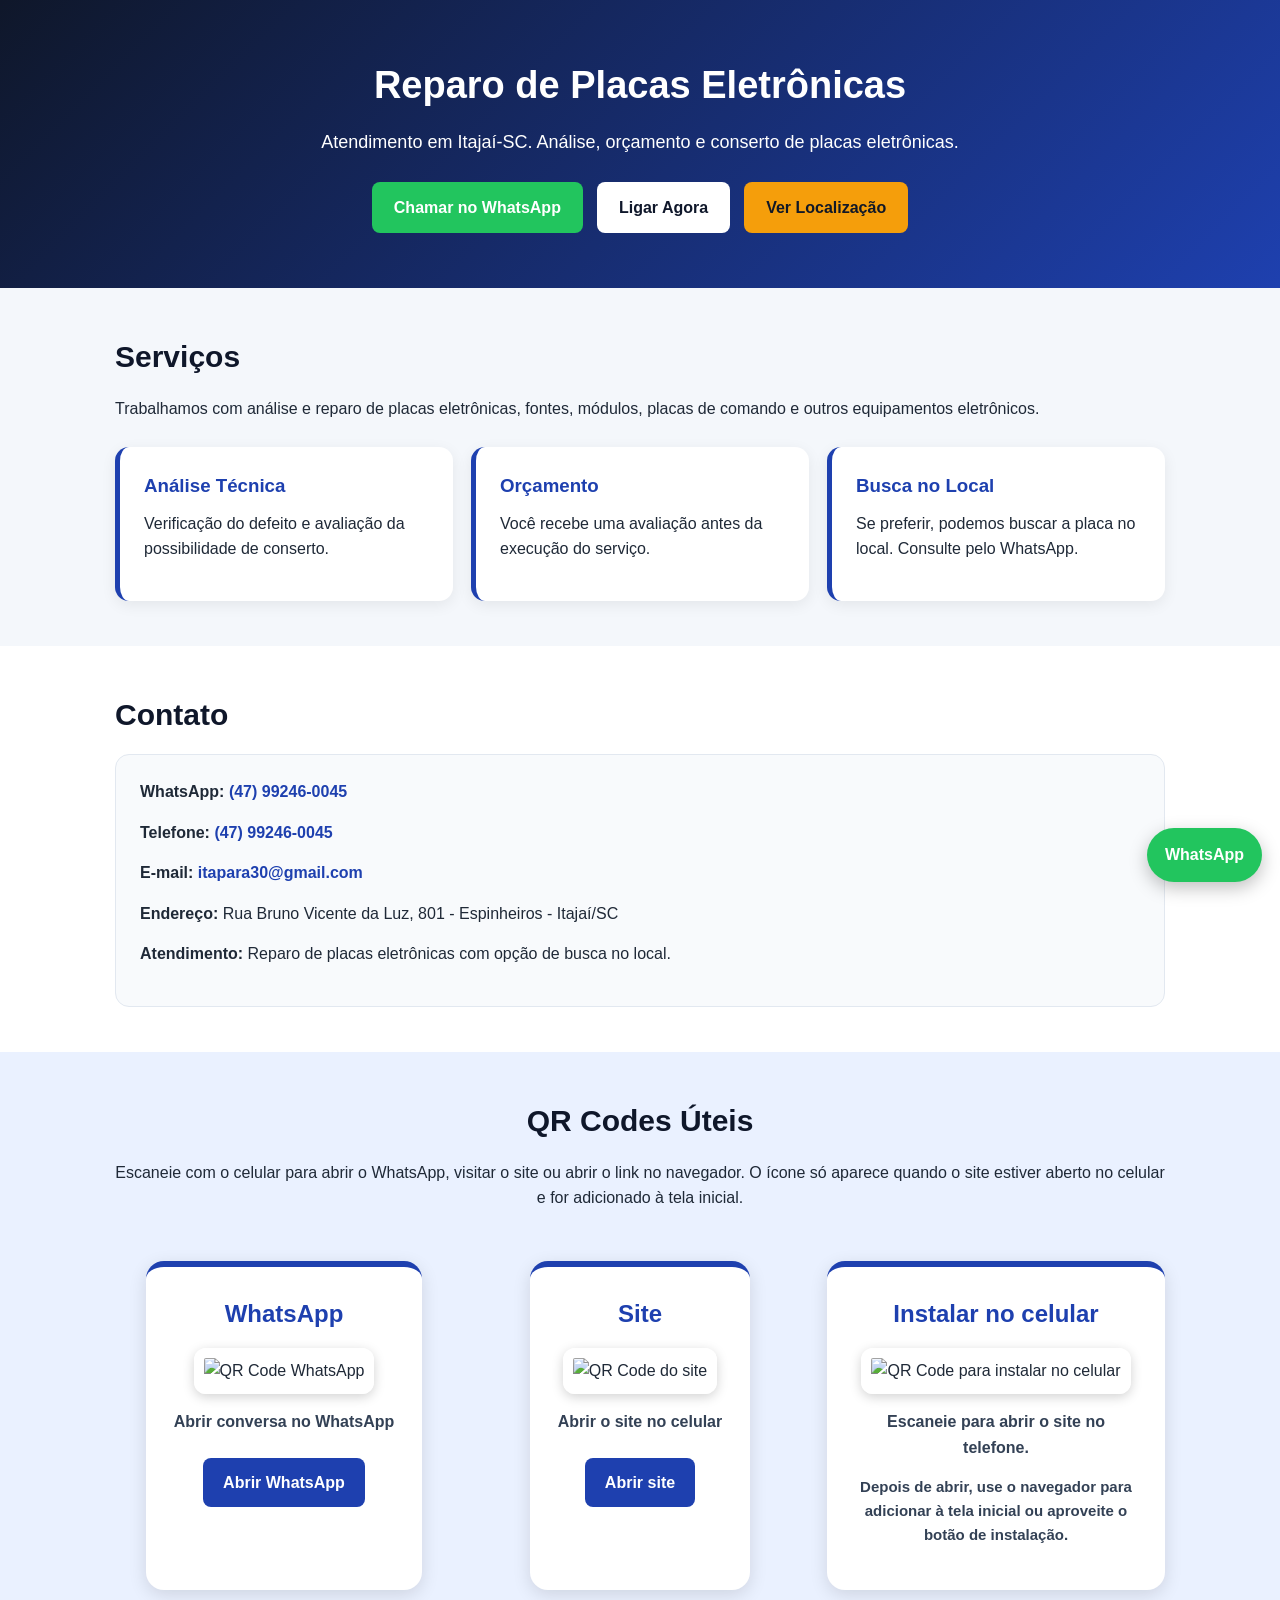
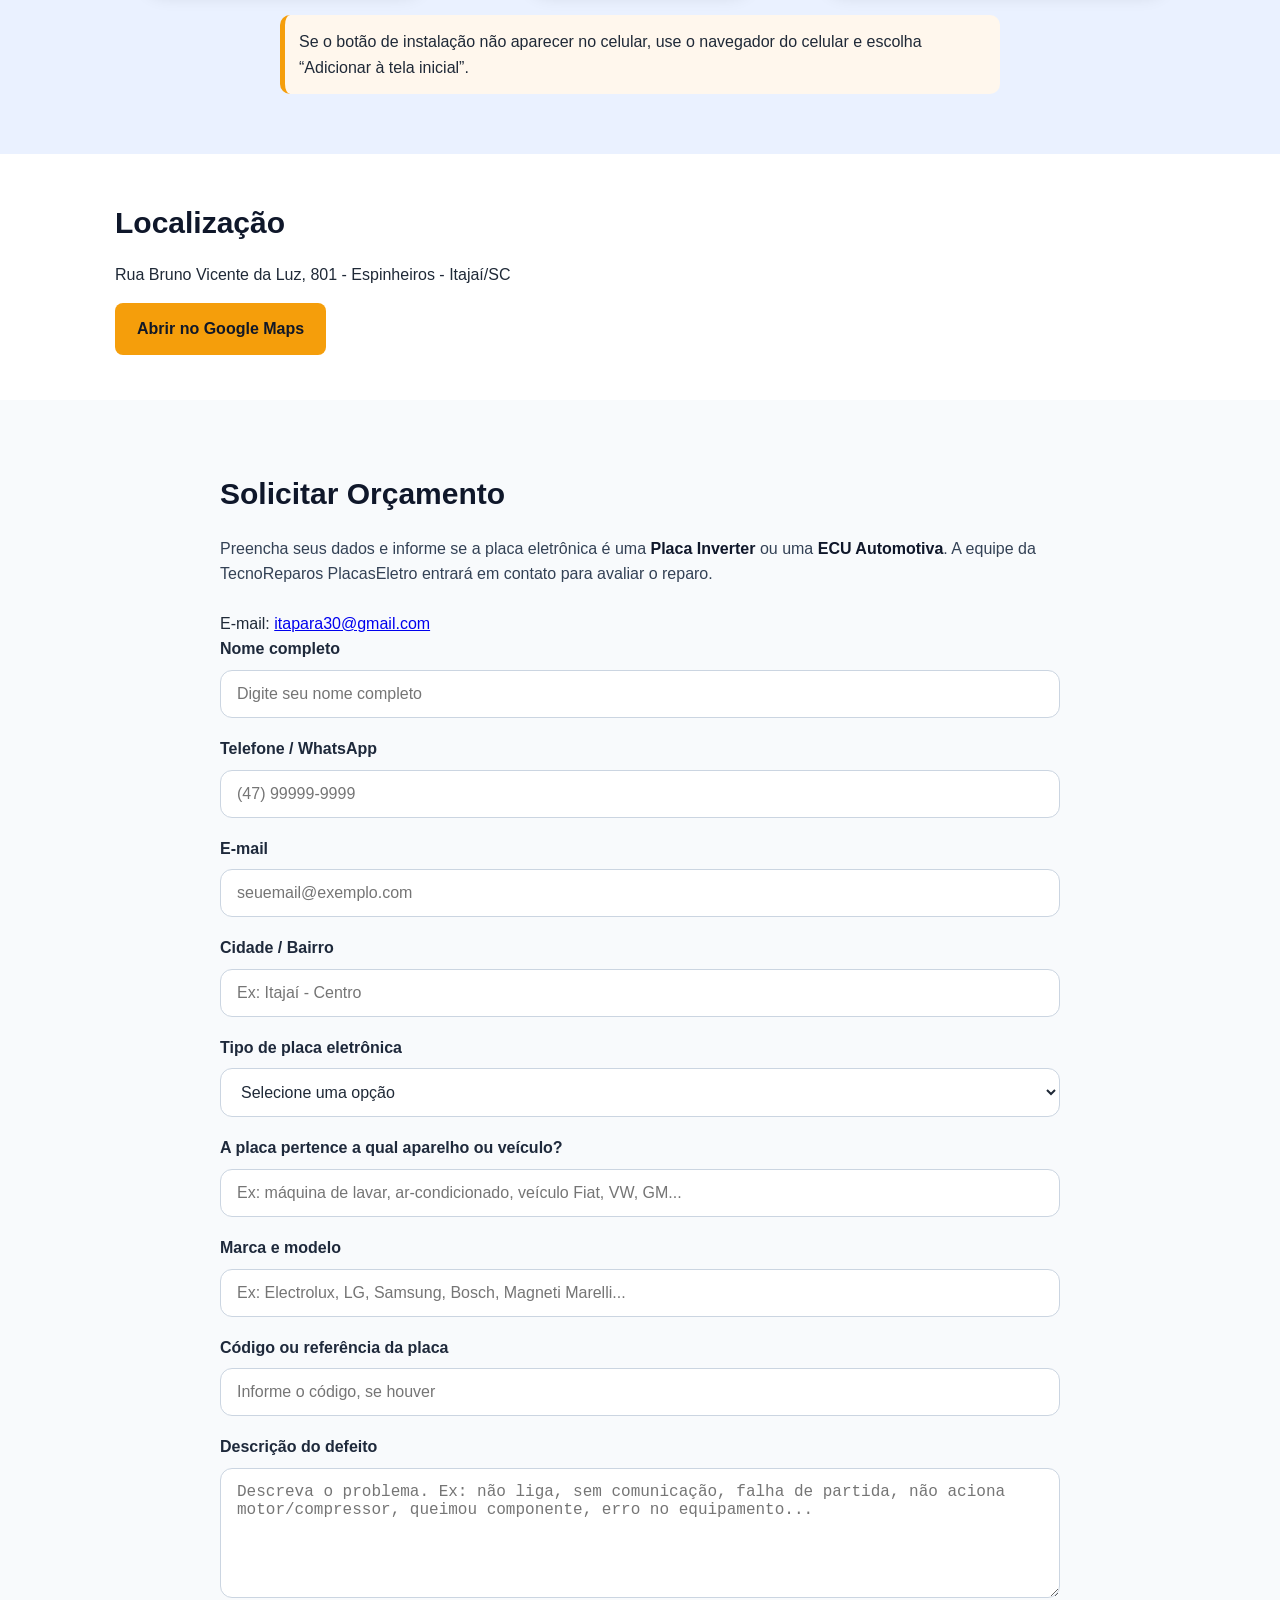
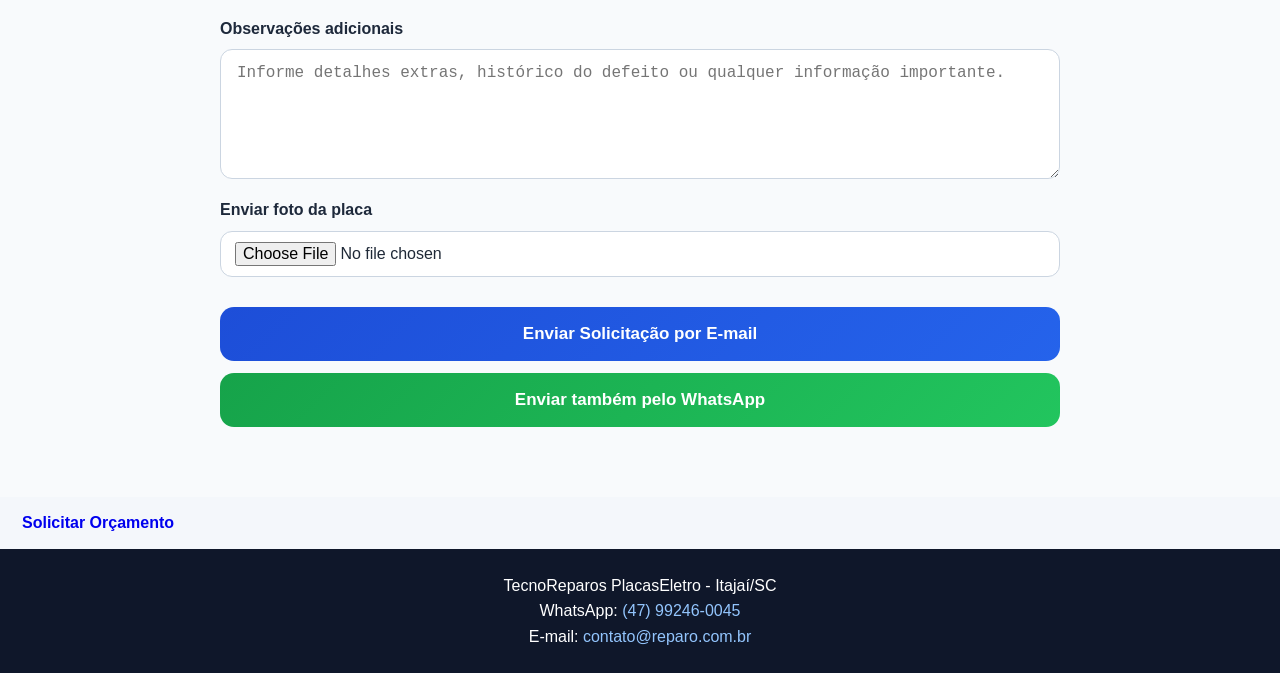
==== index.html @ 5439c56a "Include new site tag icon in HTML header and manifest" ====
<!DOCTYPE html>
<html lang="pt-BR">
<head>
  <meta charset="UTF-8" />
  <meta name="viewport" content="width=device-width, initial-scale=1.0" />
  <meta name="theme-color" content="#0f172a" />

  <title>Reparo de Placas Eletrônicas em Itajaí</title>

  <meta
    name="description"
    content="Reparo de placas eletrônicas em Itajaí-SC. Atendimento, orçamento e busca no local se o cliente preferir."
  />

  <link rel="stylesheet" href="css/styles.css" />
  <link rel="icon" href="favicon.png" />
  <link rel="icon" href="assets/icons/tag-icon.svg" type="image/svg+xml" />
  <link rel="apple-touch-icon" href="assets/icons/icon-192.png" />
  <link rel="manifest" href="manifest.webmanifest" />
</head>

<body>
  <header>
    <div class="container">
      <h1>Reparo de Placas Eletrônicas</h1>

      <p>
        Atendimento em Itajaí-SC. Análise, orçamento e conserto de placas eletrônicas.
      </p>

      <div class="botoes">
        <a class="botao botao-whats" href="https://wa.me/5547992460045" target="_blank" rel="noopener noreferrer">
          Chamar no WhatsApp
        </a>

        <a class="botao botao-ligar" href="tel:+5547992460045">
          Ligar Agora
        </a>

        <a
          class="botao botao-mapa"
          href="https://www.google.com/maps/search/?api=1&query=Rua%20Bruno%20Vicente%20da%20Luz%20801%20Espinheiros%20Itajai%20SC"
          target="_blank"
          rel="noopener noreferrer"
        >
          Ver Localização
        </a>
      </div>
    </div>
  </header>

  <main>
    <section class="sobre">
      <div class="container">
        <h2>Serviços</h2>

        <p>
          Trabalhamos com análise e reparo de placas eletrônicas, fontes,
          módulos, placas de comando e outros equipamentos eletrônicos.
        </p>

        <div class="cards">
          <div class="card">
            <h3>Análise Técnica</h3>
            <p>
              Verificação do defeito e avaliação da possibilidade de conserto.
            </p>
          </div>

          <div class="card">
            <h3>Orçamento</h3>
            <p>
              Você recebe uma avaliação antes da execução do serviço.
            </p>
          </div>

          <div class="card">
            <h3>Busca no Local</h3>
            <p>
              Se preferir, podemos buscar a placa no local. Consulte pelo WhatsApp.
            </p>
          </div>
        </div>
      </div>
    </section>

    <section class="contato">
      <div class="container">
        <h2>Contato</h2>

        <div class="info">
          <p>
            <strong>WhatsApp:</strong>
            <a href="https://wa.me/5547992460045" target="_blank" rel="noopener noreferrer">
              (47) 99246-0045
            </a>
          </p>

          <p>
            <strong>Telefone:</strong>
            <a href="tel:+5547992460045">
              (47) 99246-0045
            </a>
          </p>

          <p>
            <strong>E-mail:</strong>
            <a href="mailto:itapara30@gmail.com">itapara30@gmail.com</a>
          </p>

          <p>
            <strong>Endereço:</strong>
            Rua Bruno Vicente da Luz, 801 - Espinheiros - Itajaí/SC
          </p>

          <p>
            <strong>Atendimento:</strong>
            Reparo de placas eletrônicas com opção de busca no local.
          </p>
        </div>
      </div>
    </section>

    <section class="qrcode">
      <div class="container">
        <h2>QR Codes Úteis</h2>

        <p>
          Escaneie com o celular para abrir o WhatsApp, visitar o site ou abrir o link no navegador. O ícone só aparece quando o site estiver aberto no celular e for adicionado à tela inicial.
        </p>

        <div class="qrcodes-grid">
          <div class="qrcode-card">
            <h3>WhatsApp</h3>
            <img
              id="whatsapp-qr"
              src="https://api.qrserver.com/v1/create-qr-code/?size=260x260&data=https://wa.me/5547992460045"
              alt="QR Code WhatsApp"
            />
            <p>Abrir conversa no WhatsApp</p>
            <a class="botao-site" id="whatsapp-link" href="https://wa.me/5547992460045" target="_blank" rel="noopener noreferrer">
              Abrir WhatsApp
            </a>
          </div>

          <div class="qrcode-card">
            <h3>Site</h3>
            <img
              id="site-qr"
              src=""
              alt="QR Code do site"
            />
            <p>Abrir o site no celular</p>
            <a class="botao-site" id="site-link" href="#" target="_blank" rel="noopener noreferrer">
              Abrir site
            </a>
          </div>

          <div class="qrcode-card">
            <h3>Instalar no celular</h3>
            <img
              id="install-qr"
              src=""
              alt="QR Code para instalar no celular"
            />
            <p>Escaneie para abrir o site no telefone.</p>
            <p class="install-note">
              Depois de abrir, use o navegador para adicionar à tela inicial ou aproveite o botão de instalação.
            </p>
            <button id="btnInstalar" class="botao-instalar" type="button">
              Abrir e instalar
            </button>
          </div>
        </div>

        <p class="aviso">
          Se o botão de instalação não aparecer no celular, use o navegador do celular e escolha “Adicionar à tela inicial”.
        </p>
      </div>
    </section>

    <section class="mapa">
      <div class="container">
        <h2>Localização</h2>

        <p>
          Rua Bruno Vicente da Luz, 801 - Espinheiros - Itajaí/SC
        </p>

        <a
          class="botao botao-mapa"
          href="https://www.google.com/maps/search/?api=1&query=Rua%20Bruno%20Vicente%20da%20Luz%20801%20Espinheiros%20Itajai%20SC"
          target="_blank"
        >
          Abrir no Google Maps
        </a>
      </div>
    </section>
  </main>
  <section class="formulario" id="orcamento">
  <div class="container-formulario">
    <h2>Solicitar Orçamento</h2>

    <p class="descricao-formulario">
      Preencha seus dados e informe se a placa eletrônica é uma 
      <strong>Placa Inverter</strong> ou uma <strong>ECU Automotiva</strong>.
      A equipe da TecnoReparos PlacasEletro entrará em contato para avaliar o reparo.
    </p>

    <form action="https://formsubmit.co/itapara30@gmail.com" method="POST" enctype="multipart/form-data">
      <p>
        E-mail:
        <a href="mailto:itapara30@gmail.com">itapara30@gmail.com</a>
      </p>
      <input type="hidden" name="_subject" value="Nova solicitação - TecnoReparos PlacasEletro">
      <input type="hidden" name="_captcha" value="false">

      <div class="grupo-campo">
        <label for="nome">Nome completo</label>
        <input 
          type="text" 
          id="nome" 
          name="Nome completo" 
          placeholder="Digite seu nome completo" 
          required>
      </div>

      <div class="grupo-campo">
        <label for="telefone">Telefone / WhatsApp</label>
        <input 
          type="tel" 
          id="telefone" 
          name="Telefone ou WhatsApp" 
          placeholder="(47) 99999-9999" 
          required>
      </div>

      <div class="grupo-campo">
        <label for="email">E-mail</label>
        <input 
          type="email" 
          id="email" 
          name="E-mail" 
          placeholder="seuemail@exemplo.com">
      </div>

      <div class="grupo-campo">
        <label for="cidade">Cidade / Bairro</label>
        <input 
          type="text" 
          id="cidade" 
          name="Cidade e Bairro" 
          placeholder="Ex: Itajaí - Centro">
      </div>

      <div class="grupo-campo">
        <label for="tipo-placa">Tipo de placa eletrônica</label>
        <select id="tipo-placa" name="Tipo de placa eletrônica" required>
          <option value="">Selecione uma opção</option>
          <option value="Placa Inverter">Placa Inverter</option>
          <option value="ECU Automotiva">ECU Automotiva</option>
        </select>
      </div>

      <div class="grupo-campo">
        <label for="aparelho">A placa pertence a qual aparelho ou veículo?</label>
        <input 
          type="text" 
          id="aparelho" 
          name="Aparelho ou veículo de origem" 
          placeholder="Ex: máquina de lavar, ar-condicionado, veículo Fiat, VW, GM..."
          required>
      </div>

      <div class="grupo-campo">
        <label for="marca-modelo">Marca e modelo</label>
        <input 
          type="text" 
          id="marca-modelo" 
          name="Marca e modelo" 
          placeholder="Ex: Electrolux, LG, Samsung, Bosch, Magneti Marelli...">
      </div>

      <div class="grupo-campo">
        <label for="codigo-placa">Código ou referência da placa</label>
        <input 
          type="text" 
          id="codigo-placa" 
          name="Código da placa" 
          placeholder="Informe o código, se houver">
      </div>

      <div class="grupo-campo">
        <label for="defeito">Descrição do defeito</label>
        <textarea 
          id="defeito" 
          name="Descrição do defeito" 
          rows="5" 
          placeholder="Descreva o problema. Ex: não liga, sem comunicação, falha de partida, não aciona motor/compressor, queimou componente, erro no equipamento..."
          required></textarea>
      </div>

      <div class="grupo-campo">
        <label for="observacoes">Observações adicionais</label>
        <textarea 
          id="observacoes" 
          name="Observações adicionais" 
          rows="4" 
          placeholder="Informe detalhes extras, histórico do defeito ou qualquer informação importante."></textarea>
      </div>

      <div class="grupo-campo">
        <label for="foto">Enviar foto da placa</label>
        <input 
          type="file" 
          id="foto" 
          name="Foto da placa" 
          accept="image/*">
      </div>

      <button type="submit" class="botao-enviar">
  Enviar Solicitação por E-mail
</button>

<button type="button" class="botao-whatsapp" id="btnEnviarWhatsApp">
  Enviar também pelo WhatsApp
</button>
    </form>
  </div>
</section>
<a href="#orcamento" class="botao">
  Solicitar Orçamento
</a>

  <footer>
    <div class="container">
      <p>
       TecnoReparos PlacasEletro - Itajaí/SC
      </p>

      <p>
        WhatsApp:
        <a href="https://wa.me/5547992460045" target="_blank" rel="noopener noreferrer">
          (47) 99246-0045
        </a>
      </p>

      <p>
        E-mail:
        <a href="mailto:contato@reparo.com.br">contato@reparo.com.br</a>
      </p>
    </div>
  </footer>

  <a
    class="whatsapp-flutuante"
    href="https://wa.me/5547992460045"
    target="_blank"
    rel="noopener noreferrer"
  >
    WhatsApp
  </a>
  <script src="js/app.js"></script>
</body>
</html>
---- css/styles.css ----
* {
  margin: 0;
  padding: 0;
  box-sizing: border-box;
}

html {
  scroll-behavior: smooth;
}

body {
  font-family: Arial, Helvetica, sans-serif;
  background: #f4f7fb;
  color: #1f2937;
  line-height: 1.6;
}

.container {
  width: 90%;
  max-width: 1050px;
  margin: 0 auto;
}

header {
  background: linear-gradient(135deg, #0f172a, #1e40af);
  color: #ffffff;
  padding: 55px 0;
  text-align: center;
}

header h1 {
  font-size: 38px;
  margin-bottom: 12px;
}

header p {
  font-size: 18px;
  margin-bottom: 25px;
}

.botoes {
  display: flex;
  justify-content: center;
  gap: 14px;
  flex-wrap: wrap;
}

.botao {
  display: inline-block;
  padding: 13px 22px;
  border-radius: 8px;
  text-decoration: none;
  font-weight: bold;
  transition: 0.2s;
}

.botao:hover {
  transform: translateY(-2px);
}

.botao-whats {
  background: #22c55e;
  color: #ffffff;
}

.botao-ligar {
  background: #ffffff;
  color: #0f172a;
}

.botao-mapa {
  background: #f59e0b;
  color: #111827;
}

section {
  padding: 45px 0;
}

h2 {
  color: #0f172a;
  font-size: 30px;
  margin-bottom: 15px;
}

.sobre p,
.contato p,
.qrcode p,
.mapa p {
  margin-bottom: 15px;
}

.cards {
  display: grid;
  grid-template-columns: repeat(3, 1fr);
  gap: 18px;
  margin-top: 25px;
}

.card {
  background: #ffffff;
  padding: 24px;
  border-radius: 14px;
  box-shadow: 0 4px 15px rgba(0, 0, 0, 0.07);
  border-left: 5px solid #1e40af;
}

.card h3 {
  color: #1e40af;
  margin-bottom: 10px;
}

.contato {
  background: #ffffff;
}

.info {
  background: #f8fafc;
  padding: 24px;
  border-radius: 14px;
  border: 1px solid #e2e8f0;
}

.info a {
  color: #1e40af;
  font-weight: bold;
  text-decoration: none;
}

.qrcode {
  background: #eaf1ff;
  text-align: center;
}

.qrcode-card {
  background: #ffffff;
  max-width: 430px;
  margin: 25px auto 0;
  padding: 28px;
  border-radius: 18px;
  box-shadow: 0 5px 18px rgba(0, 0, 0, 0.12);
  border-top: 6px solid #1e40af;
}

.qrcode-card h3 {
  font-size: 24px;
  color: #1e40af;
  margin-bottom: 15px;
}

.qrcode-card img {
  width: 260px;
  height: 260px;
  max-width: 100%;
  border-radius: 12px;
  border: 10px solid #ffffff;
  box-shadow: 0 3px 12px rgba(0, 0, 0, 0.18);
  margin-bottom: 15px;
}

.qrcode-card p {
  font-weight: bold;
  color: #334155;
}

.install-note {
  font-weight: normal;
  color: #475569;
  font-size: 15px;
  margin-top: 10px;
}

.botao-site,
.botao-qrcode {
  display: inline-block;
  background: #1e40af;
  color: #ffffff;
  padding: 12px 20px;
  border-radius: 8px;
  text-decoration: none;
  font-weight: bold;
  margin-top: 8px;
}

.botao-site:hover,
.botao-qrcode:hover {
  background: #0f172a;
}

.aviso {
  max-width: 720px;
  margin: 25px auto 0;
  background: #fff7ed;
  border-left: 5px solid #f59e0b;
  padding: 14px;
  border-radius: 10px;
  text-align: left;
}

.aviso code {
  background: #ffedd5;
  padding: 3px 6px;
  border-radius: 5px;
}

.mapa {
  background: #ffffff;
}

footer {
  background: #0f172a;
  color: #ffffff;
  text-align: center;
  padding: 24px 0;
}

footer a {
  color: #93c5fd;
  text-decoration: none;
}

.whatsapp-flutuante {
  position: fixed;
  right: 18px;
  bottom: 18px;
  background: #22c55e;
  color: #ffffff;
  text-decoration: none;
  font-weight: bold;
  padding: 14px 18px;
  border-radius: 999px;
  box-shadow: 0 6px 18px rgba(0, 0, 0, 0.25);
  z-index: 999;
}

.formulario {
  background: #f8fafc;
}

.container-formulario {
  width: 90%;
  max-width: 840px;
  margin: 0 auto;
  padding: 25px 0;
}

.descricao-formulario {
  margin: 18px 0 24px;
  font-size: 16px;
  color: #334155;
}

.descricao-formulario strong {
  color: #0f172a;
}

.grupo-campo {
  margin-bottom: 18px;
  display: flex;
  flex-direction: column;
  gap: 8px;
}

.grupo-campo label {
  color: #1e293b;
  font-weight: bold;
}

.grupo-campo input,
.grupo-campo select,
.grupo-campo textarea {
  width: 100%;
  border: 1px solid #cbd5e1;
  border-radius: 12px;
  padding: 14px 16px;
  font-size: 16px;
  color: #1f2937;
  background: #ffffff;
}

.grupo-campo input:focus,
.grupo-campo select:focus,
.grupo-campo textarea:focus {
  border-color: #1e40af;
  outline: none;
  box-shadow: 0 0 0 4px rgba(59, 130, 246, 0.12);
}

.grupo-campo textarea {
  min-height: 130px;
  resize: vertical;
}

.grupo-campo input[type="file"] {
  padding: 10px 14px;
}

.botao-enviar,
.botao-whatsapp {
  width: 100%;
  color: #ffffff;
  padding: 17px 24px;
  border: none;
  border-radius: 14px;
  font-size: 17px;
  font-weight: 800;
  cursor: pointer;
  transition: all 0.3s ease;
  margin-top: 12px;
}

.botao-enviar {
  background: linear-gradient(135deg, #1d4ed8, #2563eb);
}

.botao-enviar:hover {
  background: linear-gradient(135deg, #1e40af, #1d4ed8);
  transform: translateY(-2px);
  box-shadow: 0 12px 25px rgba(37, 99, 235, 0.35);
}

.botao-whatsapp {
  background: linear-gradient(135deg, #16a34a, #22c55e);
}

.botao-whatsapp:hover {
  background: linear-gradient(135deg, #15803d, #16a34a);
  transform: translateY(-2px);
  box-shadow: 0 12px 25px rgba(34, 197, 94, 0.35);
}

.botao-enviar:active,
.botao-whatsapp:active {
  transform: translateY(0);
}

#btnInstalar {
  display: none;
  background: #1e40af;
  color: #ffffff;
  padding: 12px 18px;
  border: none;
  border-radius: 10px;
  font-weight: bold;
  cursor: pointer;
  margin-top: 15px;
}

.botao-instalar:hover {
  background: #0f172a;
}

.qrcodes-grid {
  display: grid;
  grid-template-columns: repeat(3, minmax(220px, 1fr));
  gap: 18px;
  margin-top: 25px;
}

.install-text {
  margin-top: 20px;
  max-width: 760px;
  background: #eff6ff;
  padding: 18px 20px;
  border-radius: 14px;
  border-left: 5px solid #1e40af;
  color: #1e3a8a;
}

@media (max-width: 850px) {
  header h1 {
    font-size: 31px;
  }

  header p {
    font-size: 16px;
  }

  .cards {
    grid-template-columns: 1fr;
  }
}

@media (max-width: 768px) {
  .qrcodes-grid {
    grid-template-columns: 1fr;
  }
}

@media (max-width: 480px) {
  .qrcode-card img {
    width: 220px;
    height: 220px;
  }

  .whatsapp-flutuante {
    right: 12px;
    bottom: 12px;
    padding: 12px 15px;
    font-size: 14px;
  }
}
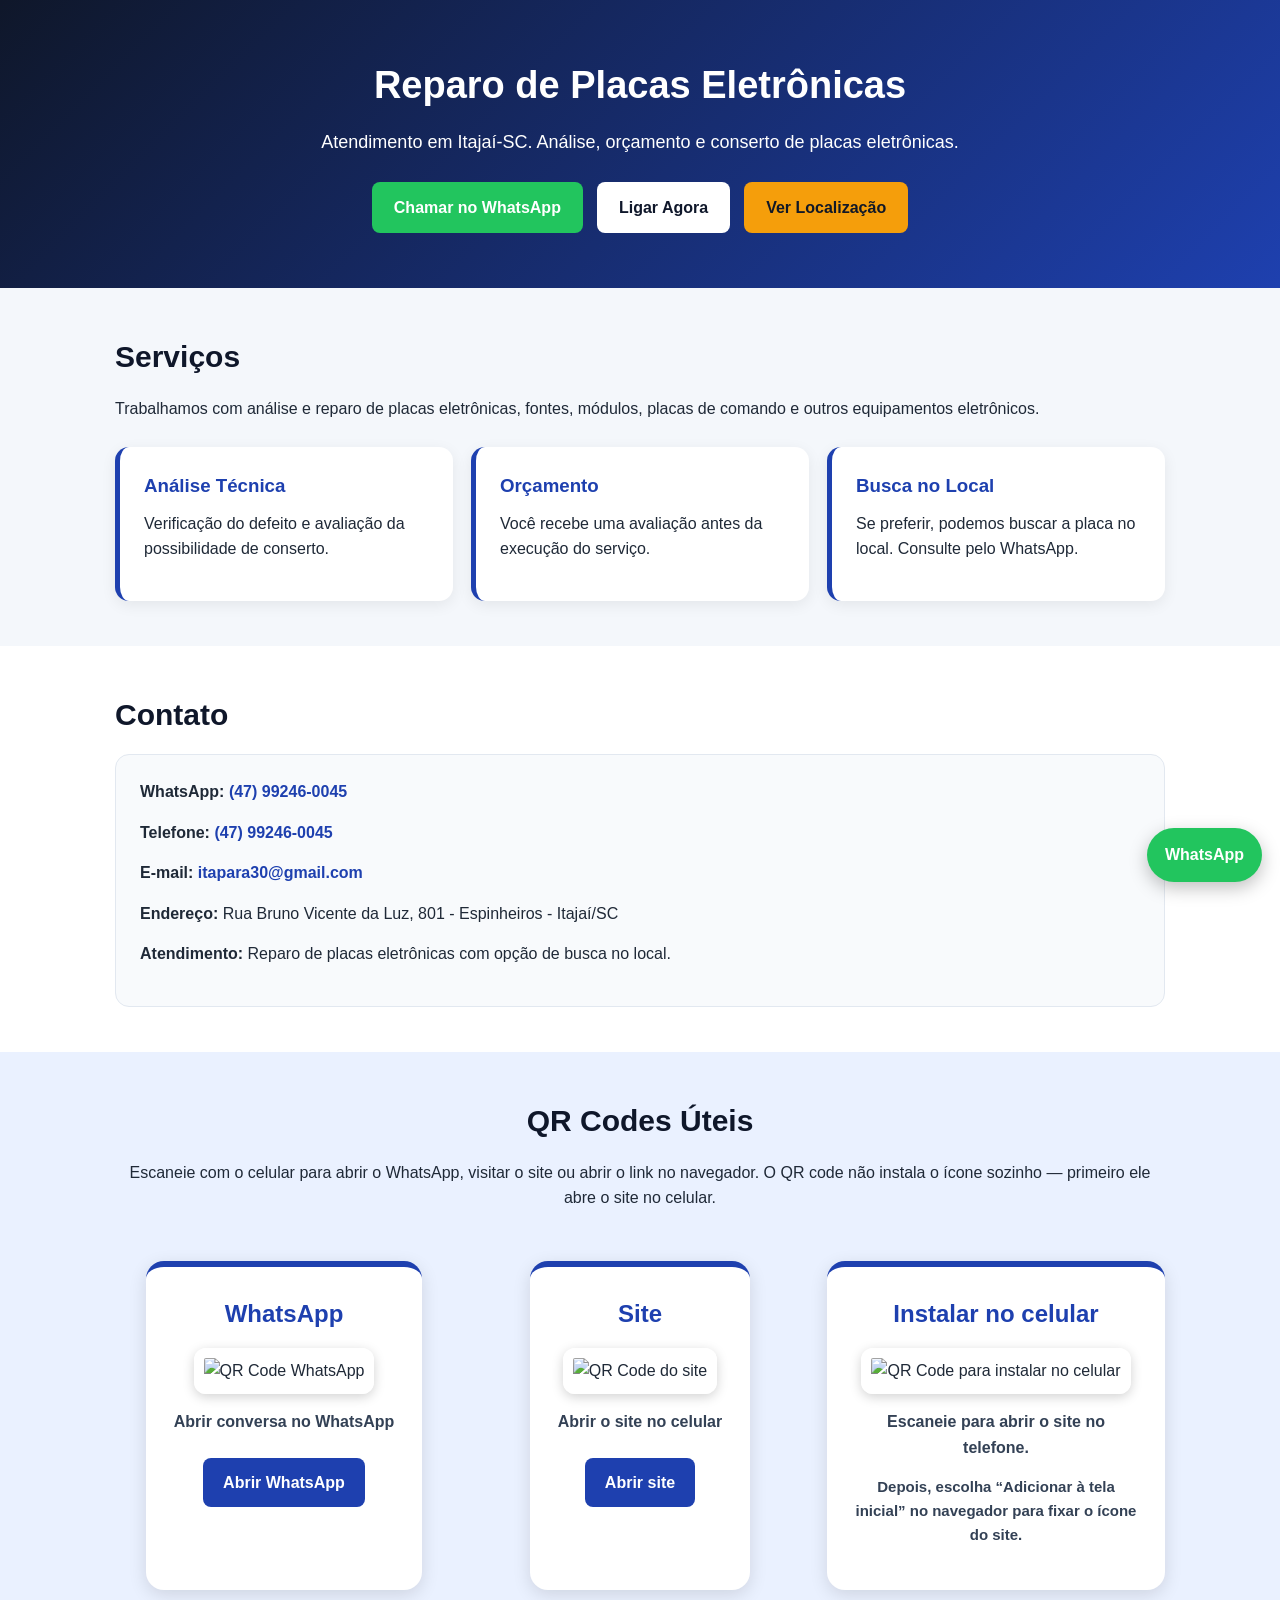
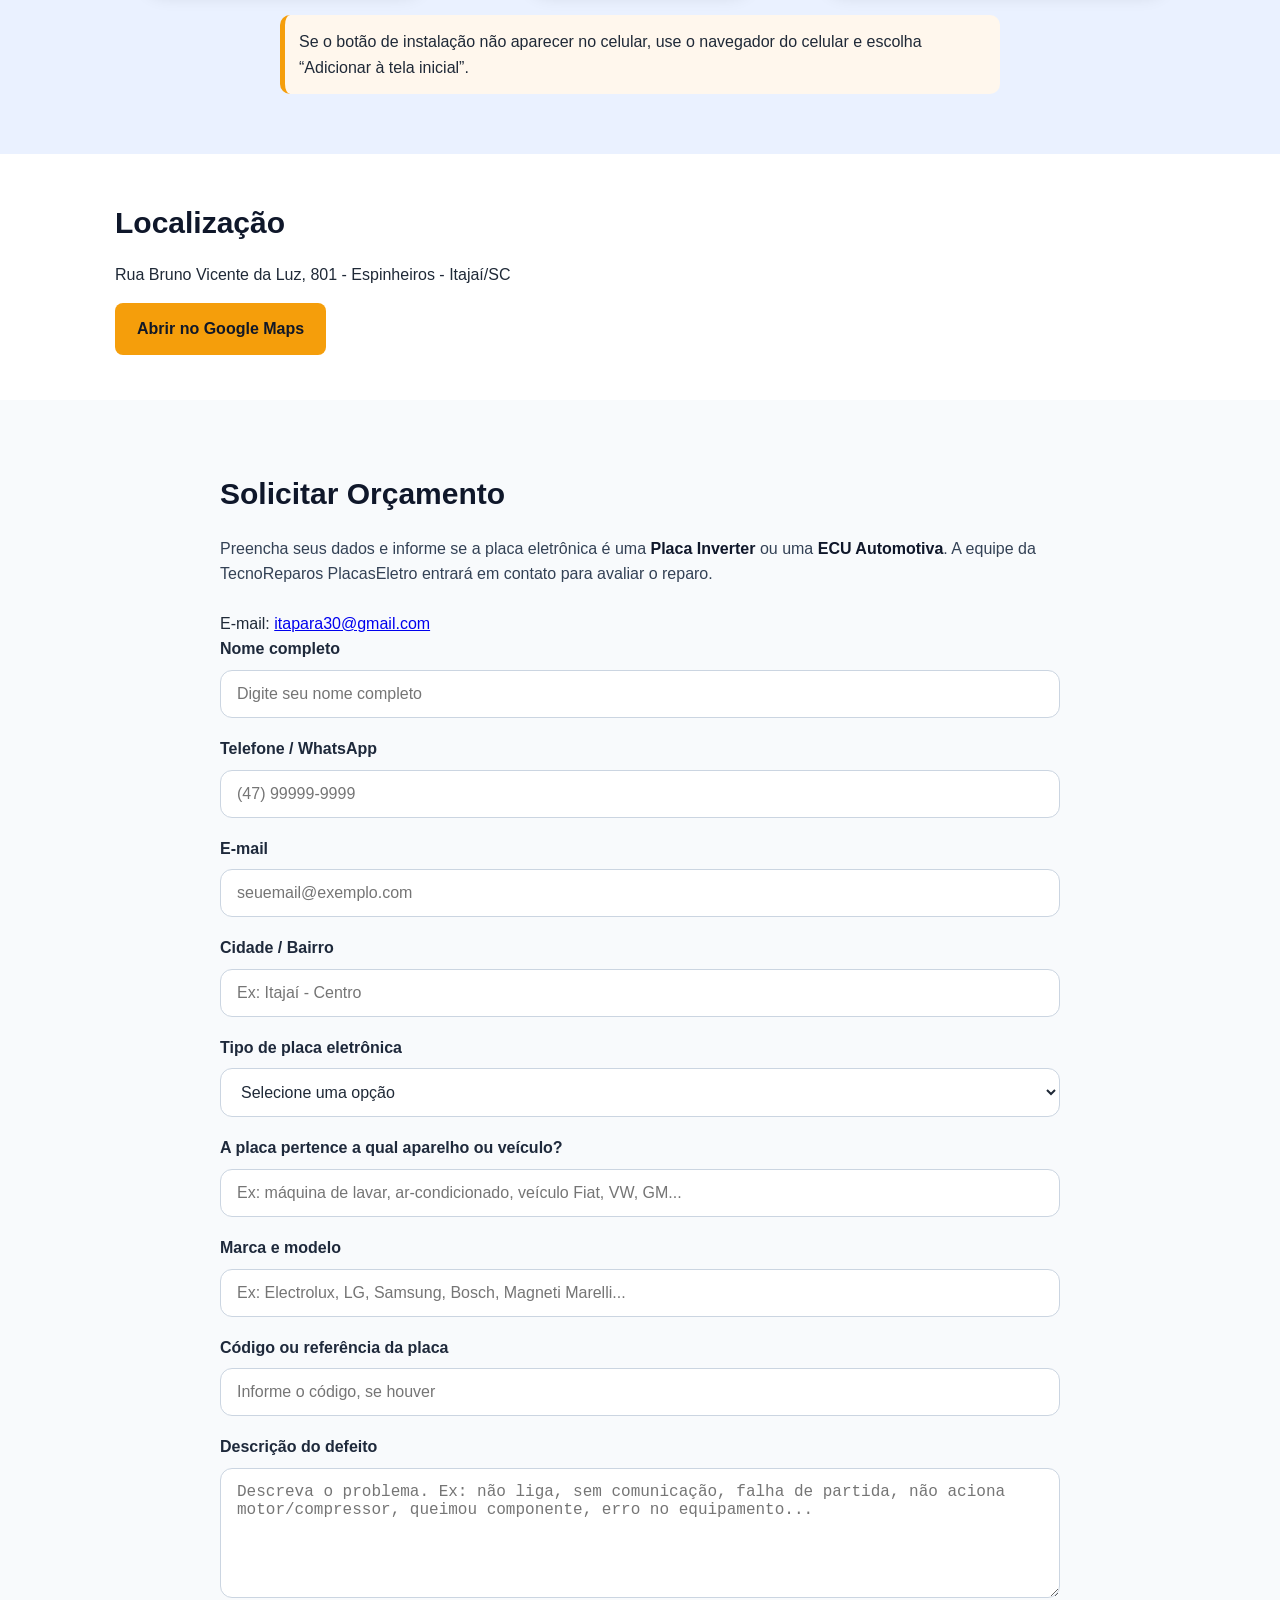
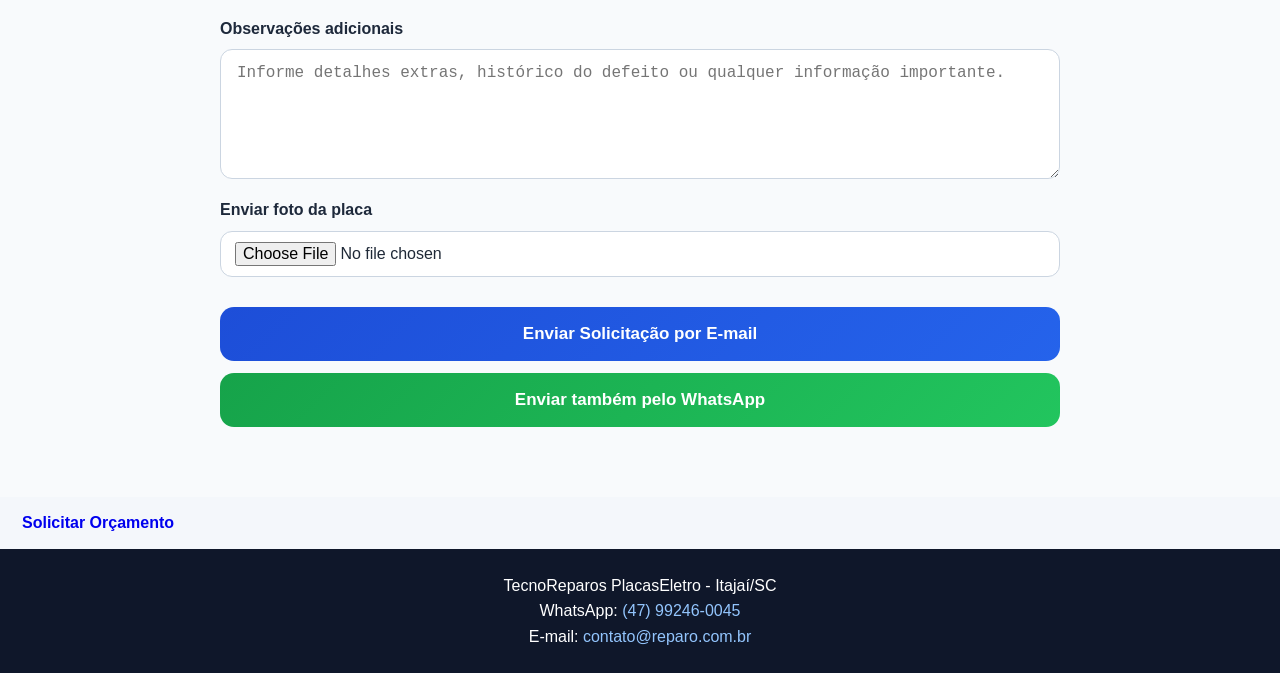
==== commit a1049a35: "Clarify QR code install instructions and home screen add flow" ====
--- a/index.html
+++ b/index.html
@@ -126,7 +126,8 @@
         <h2>QR Codes Úteis</h2>
 
         <p>
-          Escaneie com o celular para abrir o WhatsApp, visitar o site ou abrir o link no navegador. O ícone só aparece quando o site estiver aberto no celular e for adicionado à tela inicial.
+          Escaneie com o celular para abrir o WhatsApp, visitar o site ou abrir o link no navegador.
+          O QR code não instala o ícone sozinho — primeiro ele abre o site no celular.
         </p>
 
         <div class="qrcodes-grid">
@@ -165,7 +166,7 @@
             />
             <p>Escaneie para abrir o site no telefone.</p>
             <p class="install-note">
-              Depois de abrir, use o navegador para adicionar à tela inicial ou aproveite o botão de instalação.
+              Depois, escolha “Adicionar à tela inicial” no navegador para fixar o ícone do site.
             </p>
             <button id="btnInstalar" class="botao-instalar" type="button">
               Abrir e instalar
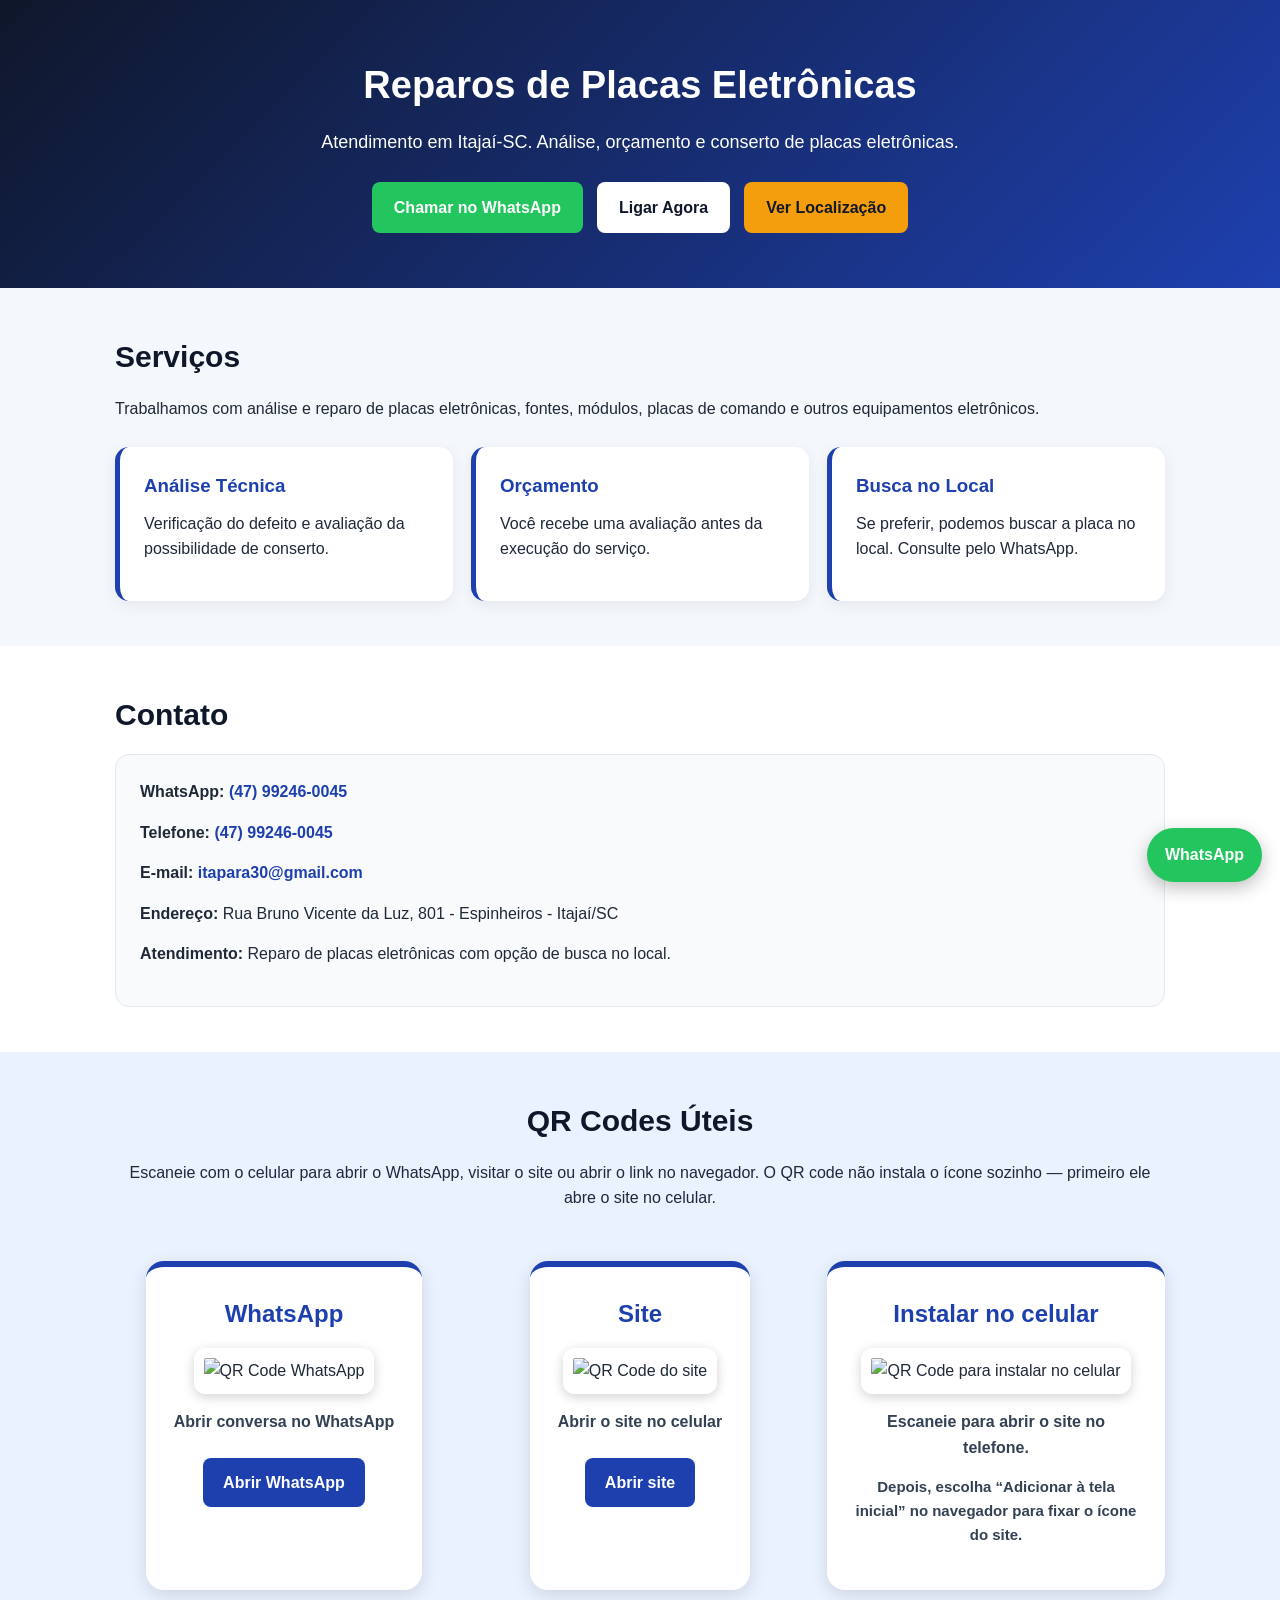
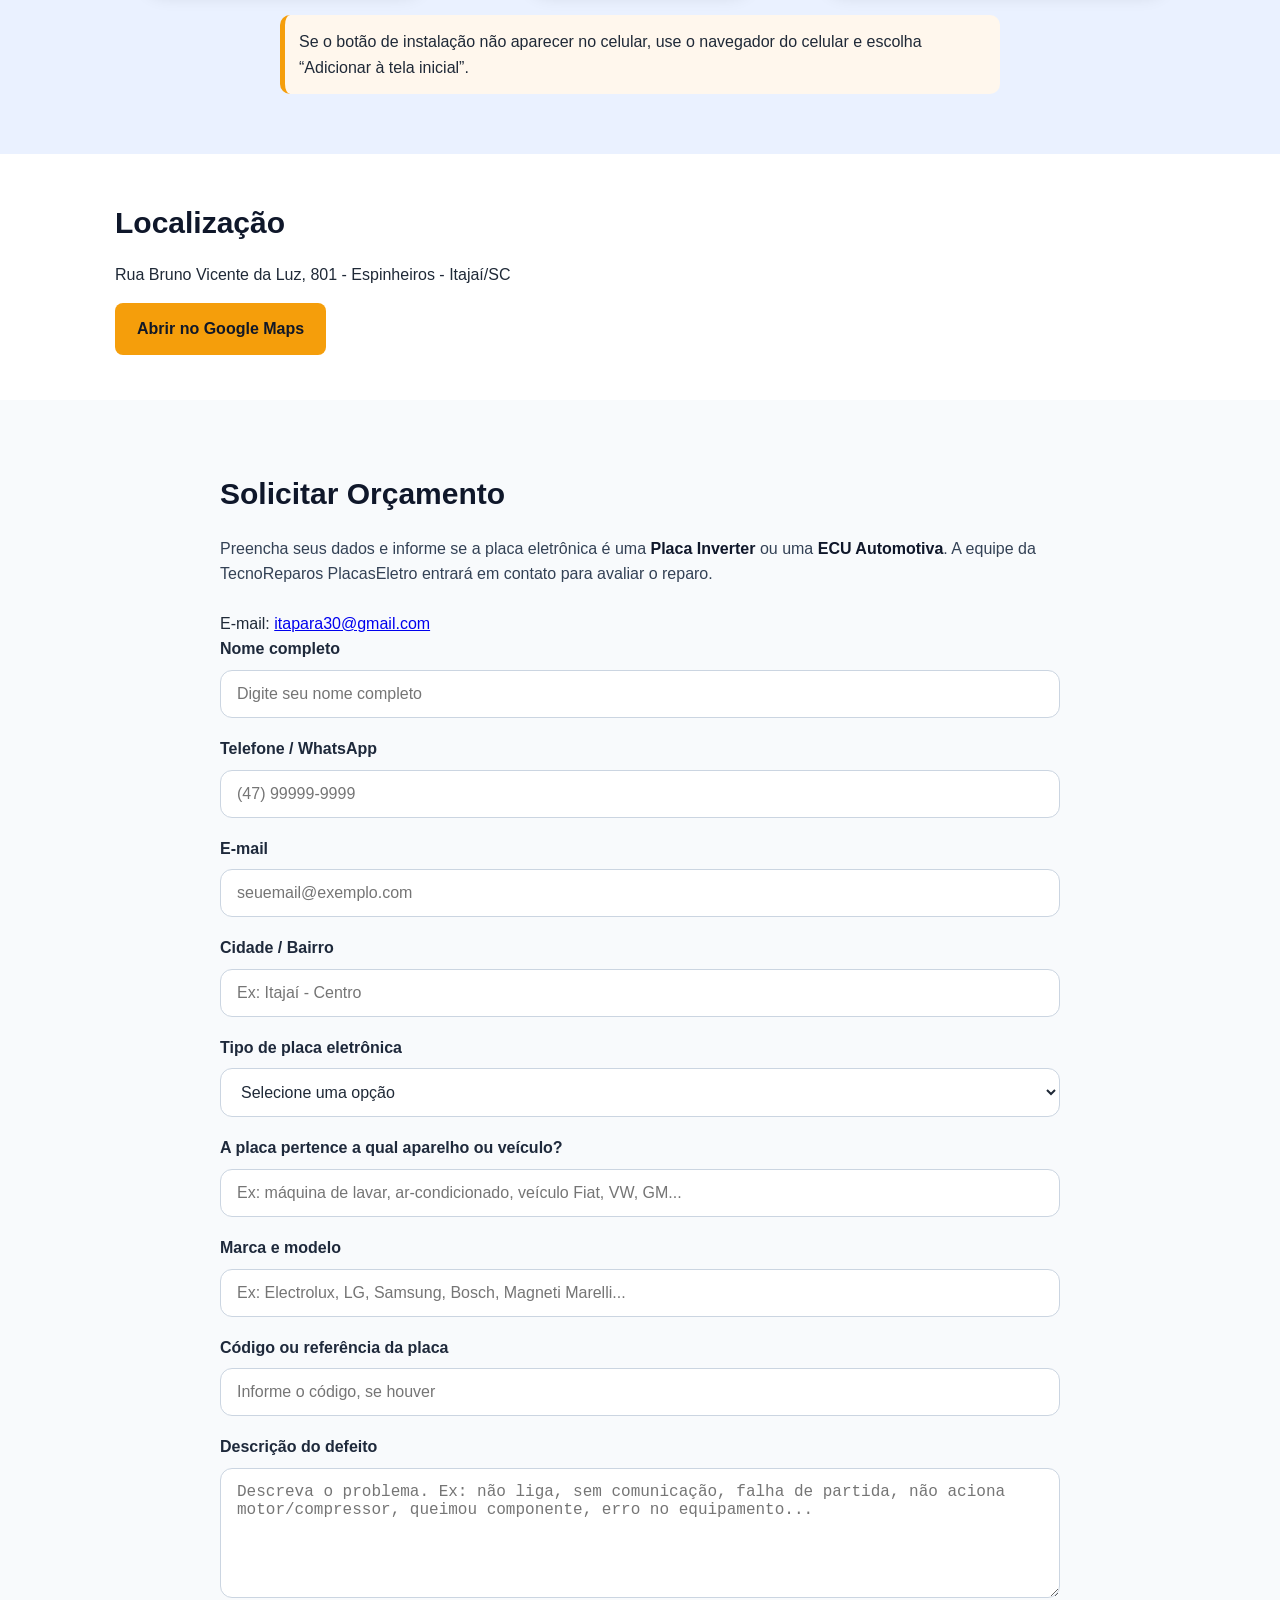
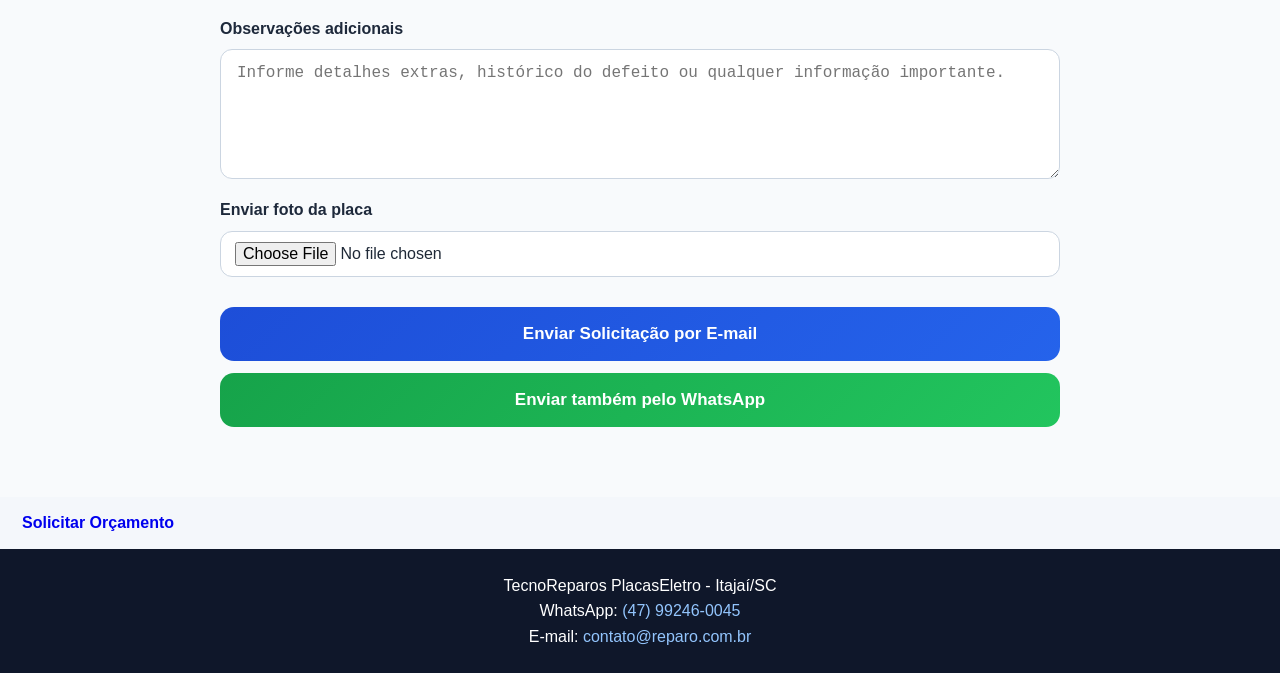
==== commit 779f754e: "Update heading from 'Reparo' to 'Reparos'" ====
--- a/index.html
+++ b/index.html
@@ -22,7 +22,7 @@
 <body>
   <header>
     <div class="container">
-      <h1>Reparo de Placas Eletrônicas</h1>
+      <h1>Reparos de Placas Eletrônicas</h1>
 
       <p>
         Atendimento em Itajaí-SC. Análise, orçamento e conserto de placas eletrônicas.
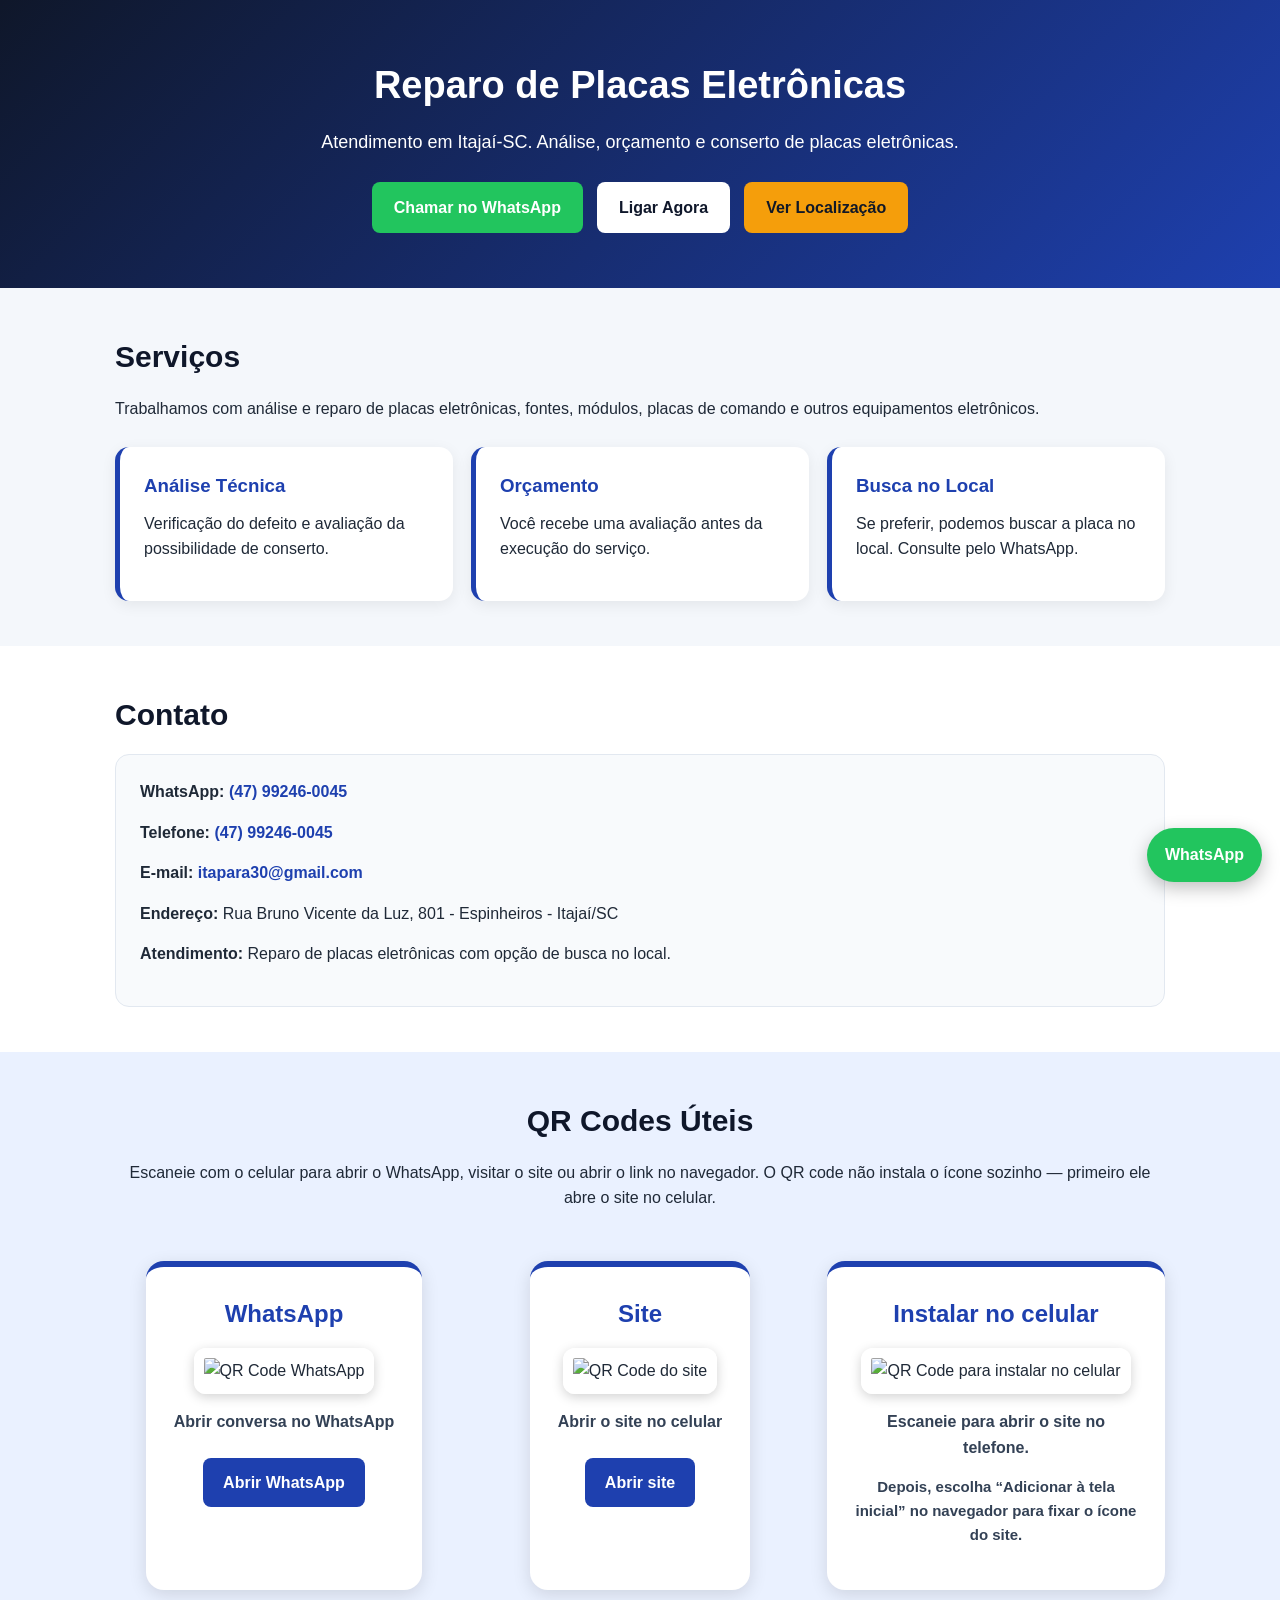
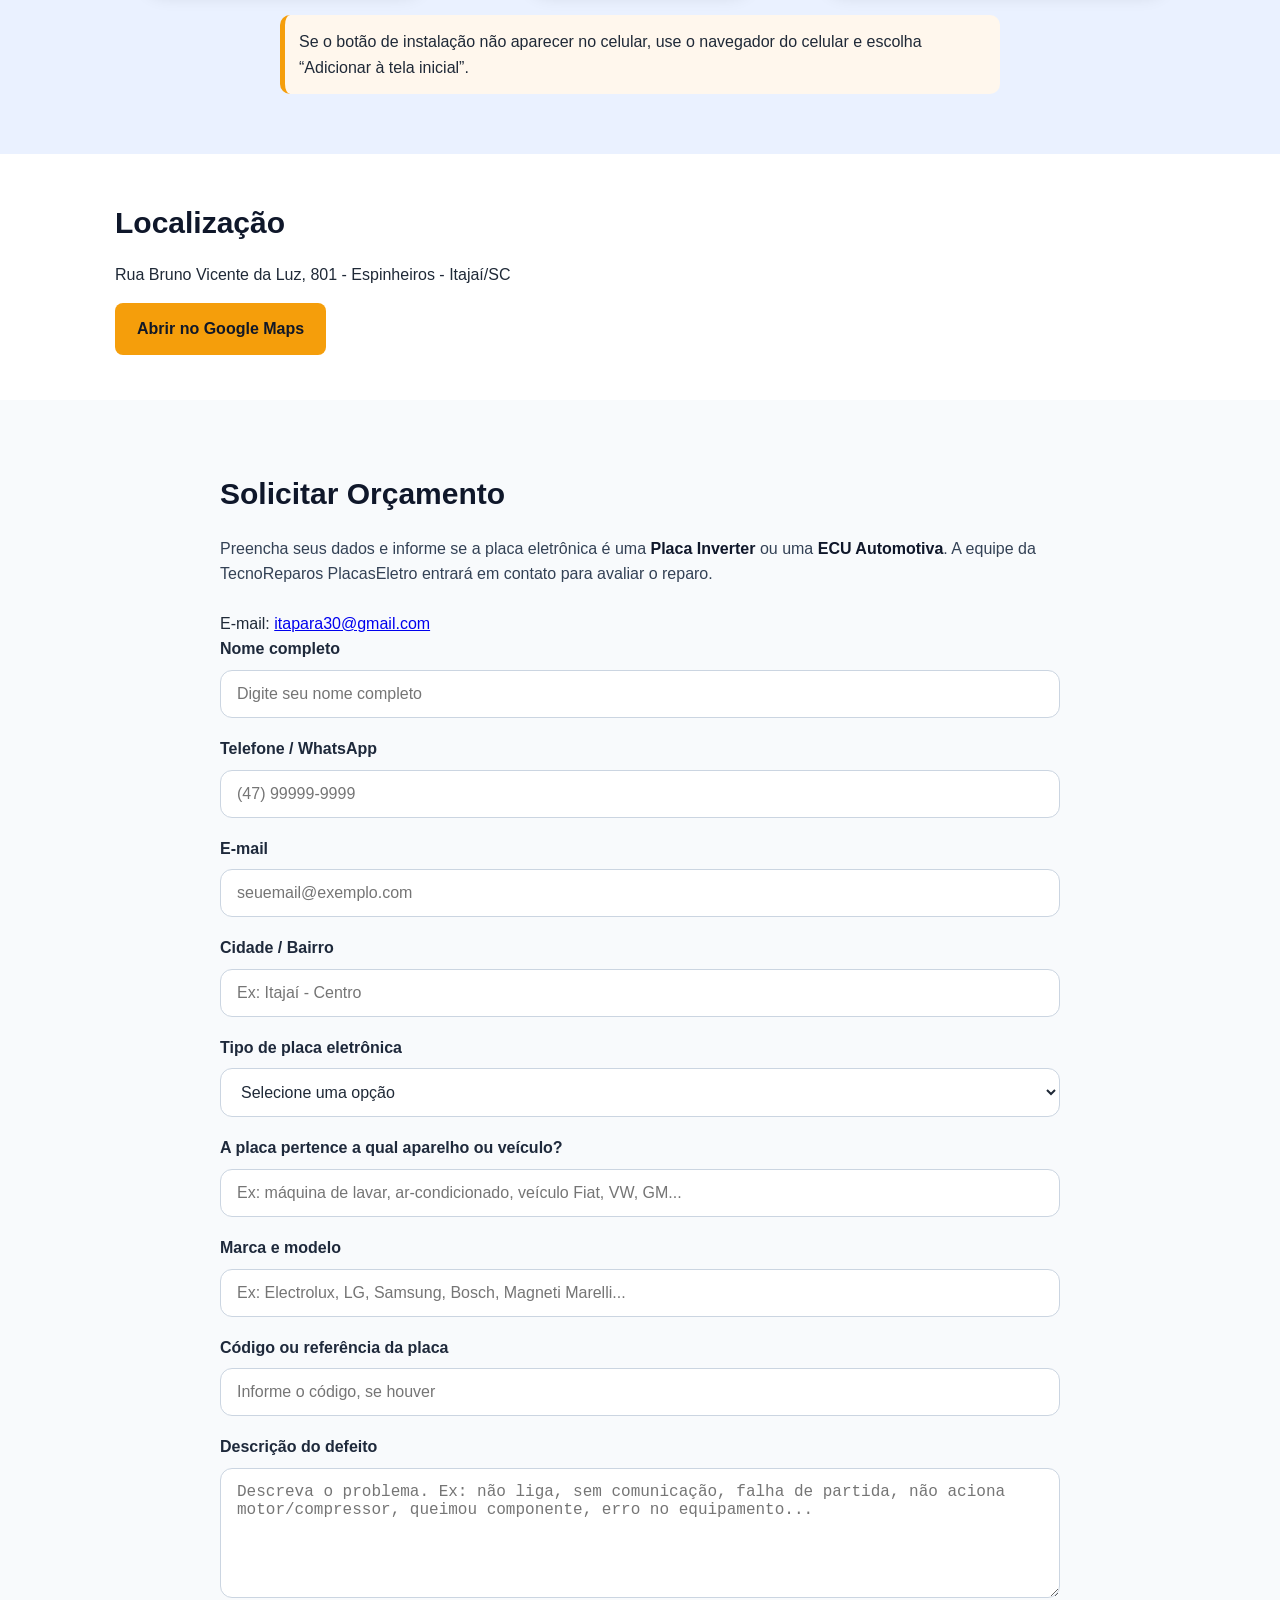
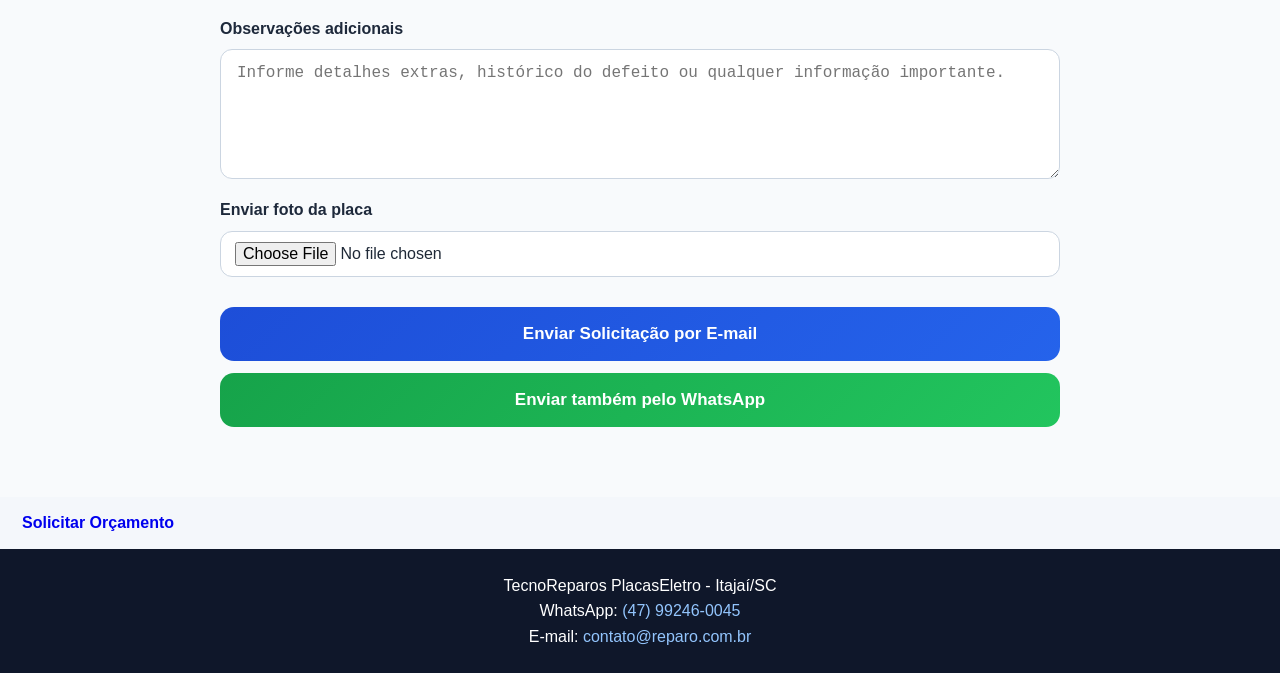
==== commit 7bccfe35: "Correct header text from plural to singular" ====
--- a/index.html
+++ b/index.html
@@ -22,7 +22,7 @@
 <body>
   <header>
     <div class="container">
-      <h1>Reparos de Placas Eletrônicas</h1>
+      <h1>Reparo de Placas Eletrônicas</h1>
 
       <p>
         Atendimento em Itajaí-SC. Análise, orçamento e conserto de placas eletrônicas.
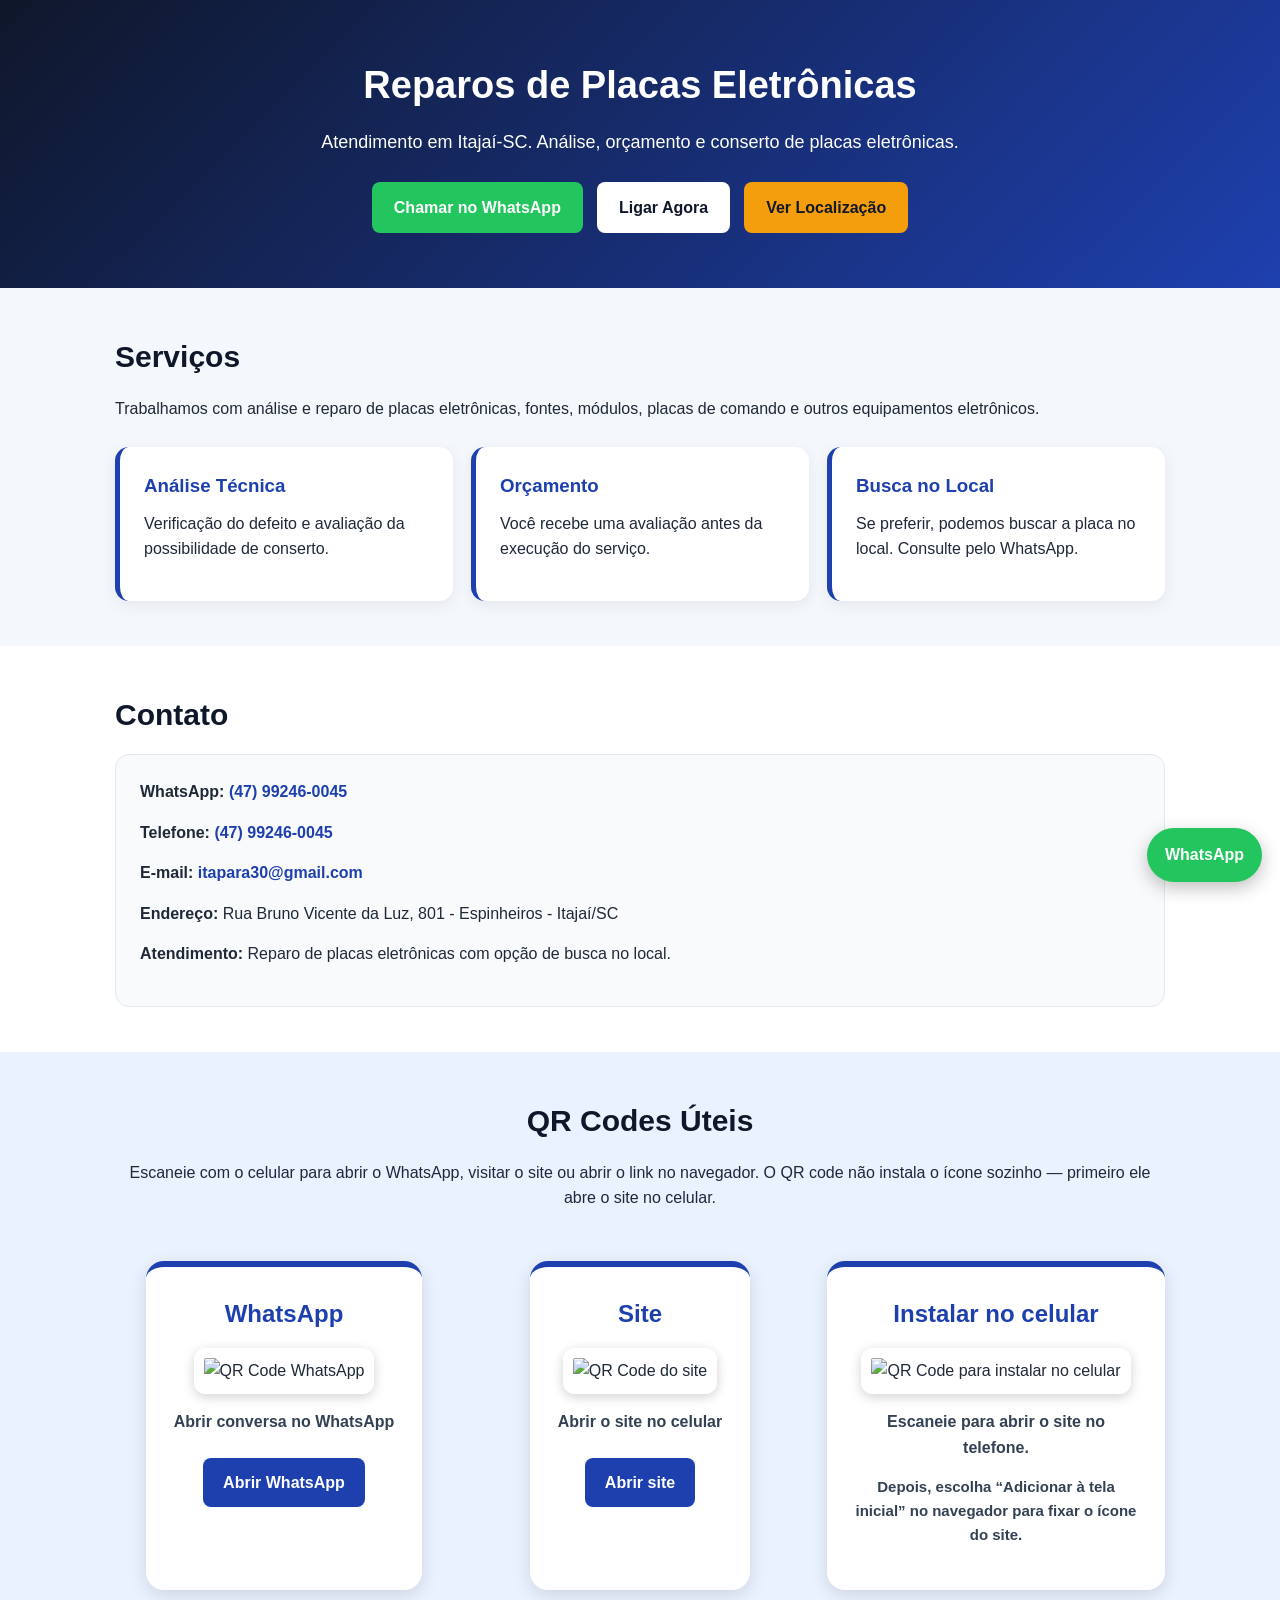
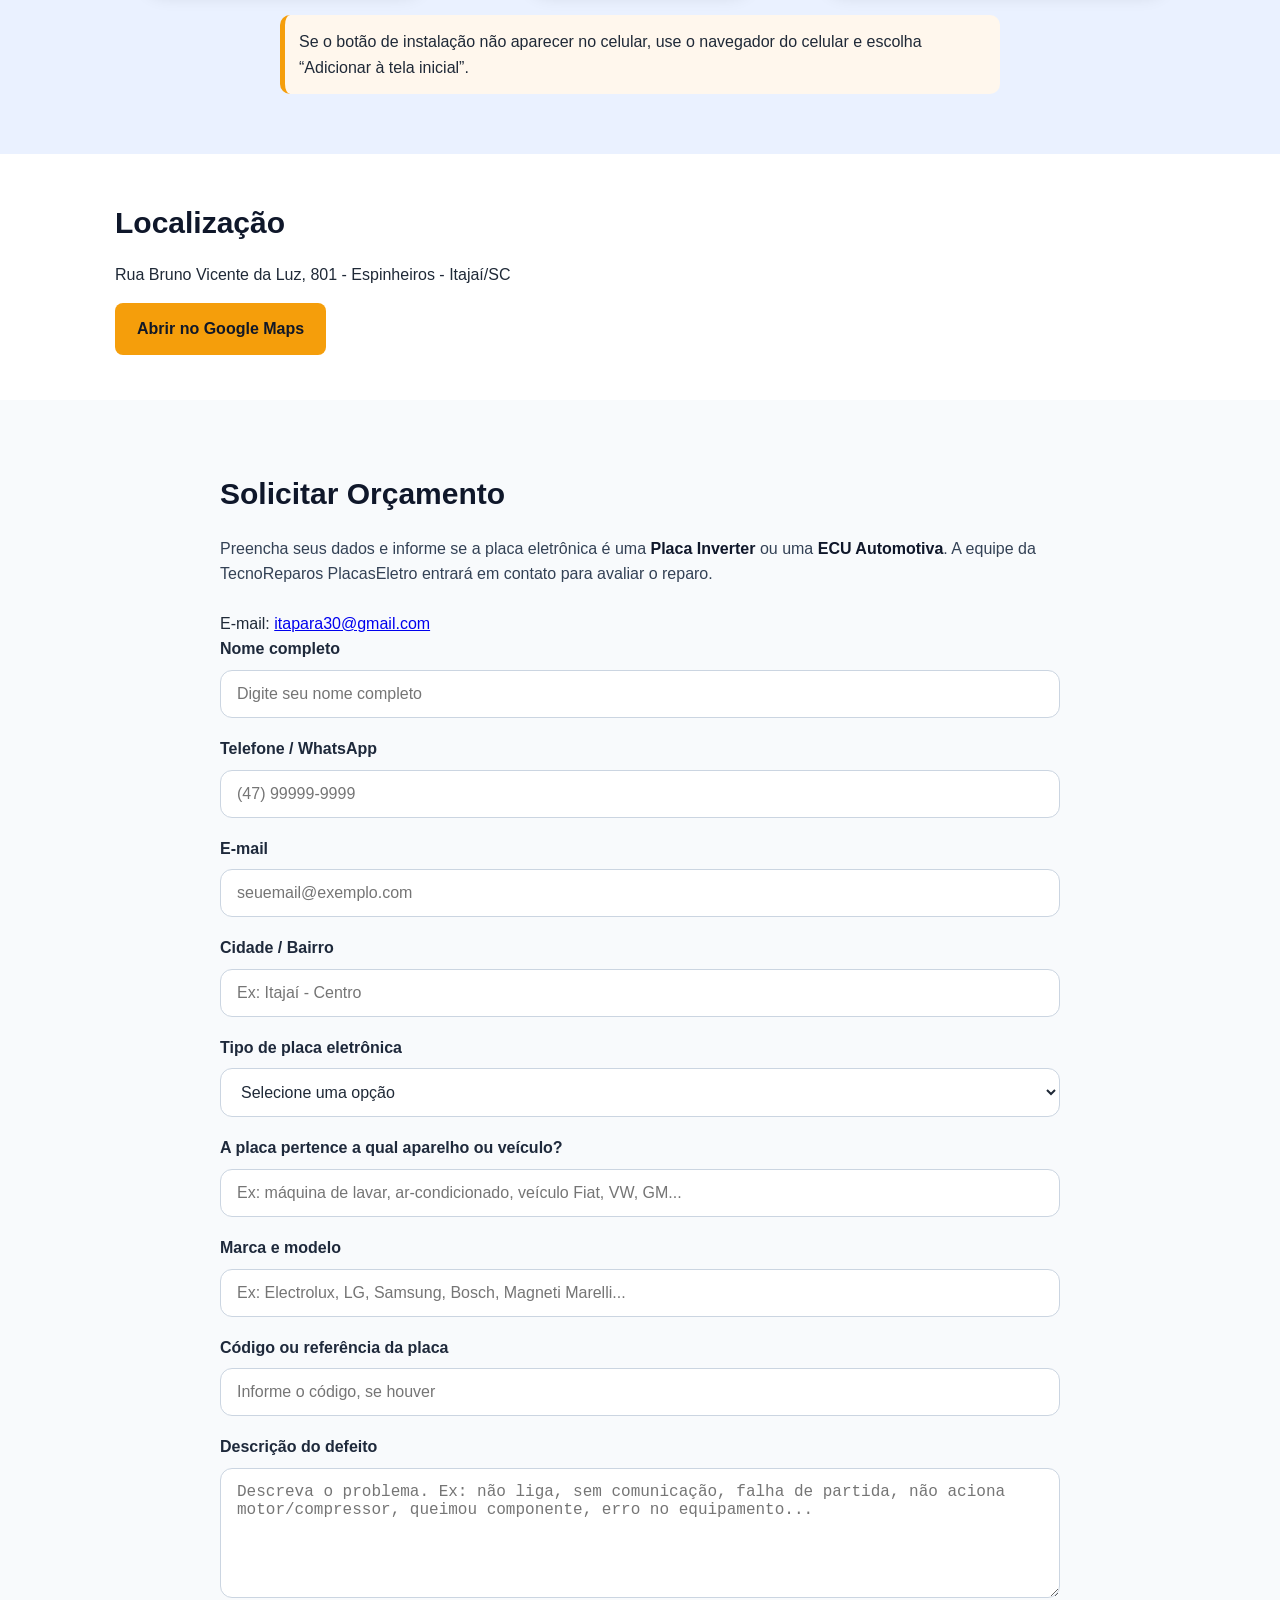
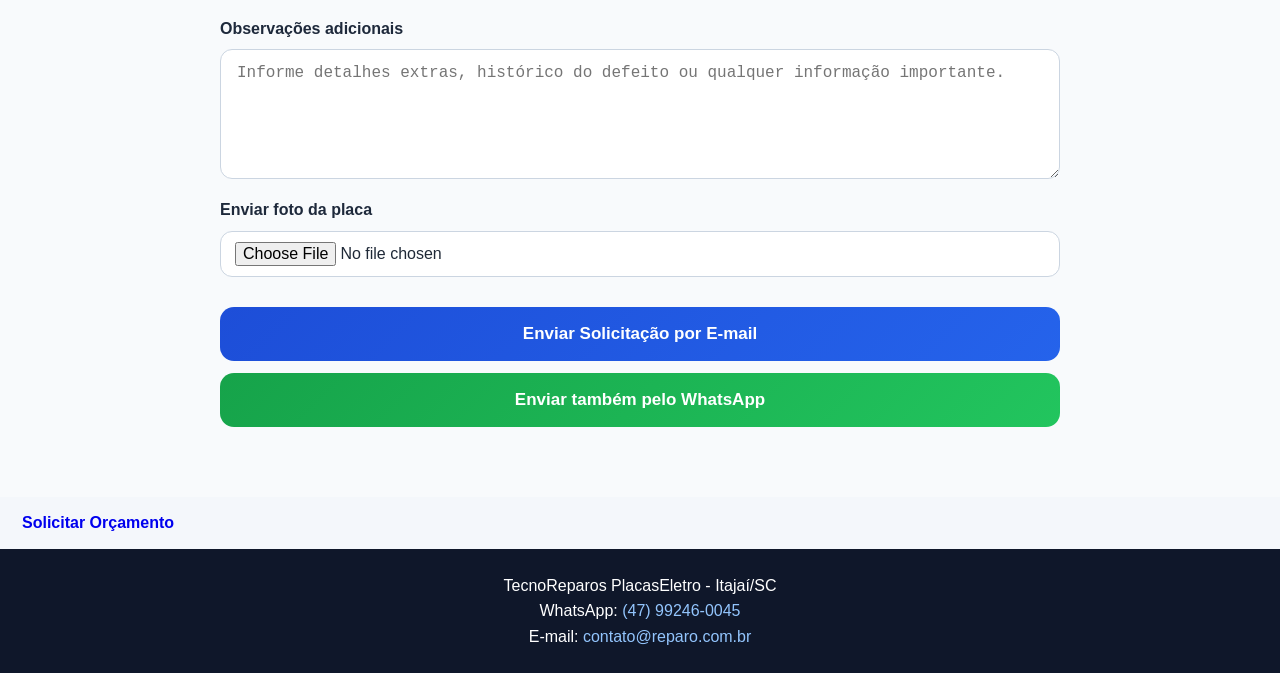
==== commit 1863f6dd: "Update header title for electronic repairs" ====
--- a/index.html
+++ b/index.html
@@ -22,7 +22,7 @@
 <body>
   <header>
     <div class="container">
-      <h1>Reparo de Placas Eletrônicas</h1>
+      <h1>Reparos de Placas Eletrônicas</h1>
 
       <p>
         Atendimento em Itajaí-SC. Análise, orçamento e conserto de placas eletrônicas.
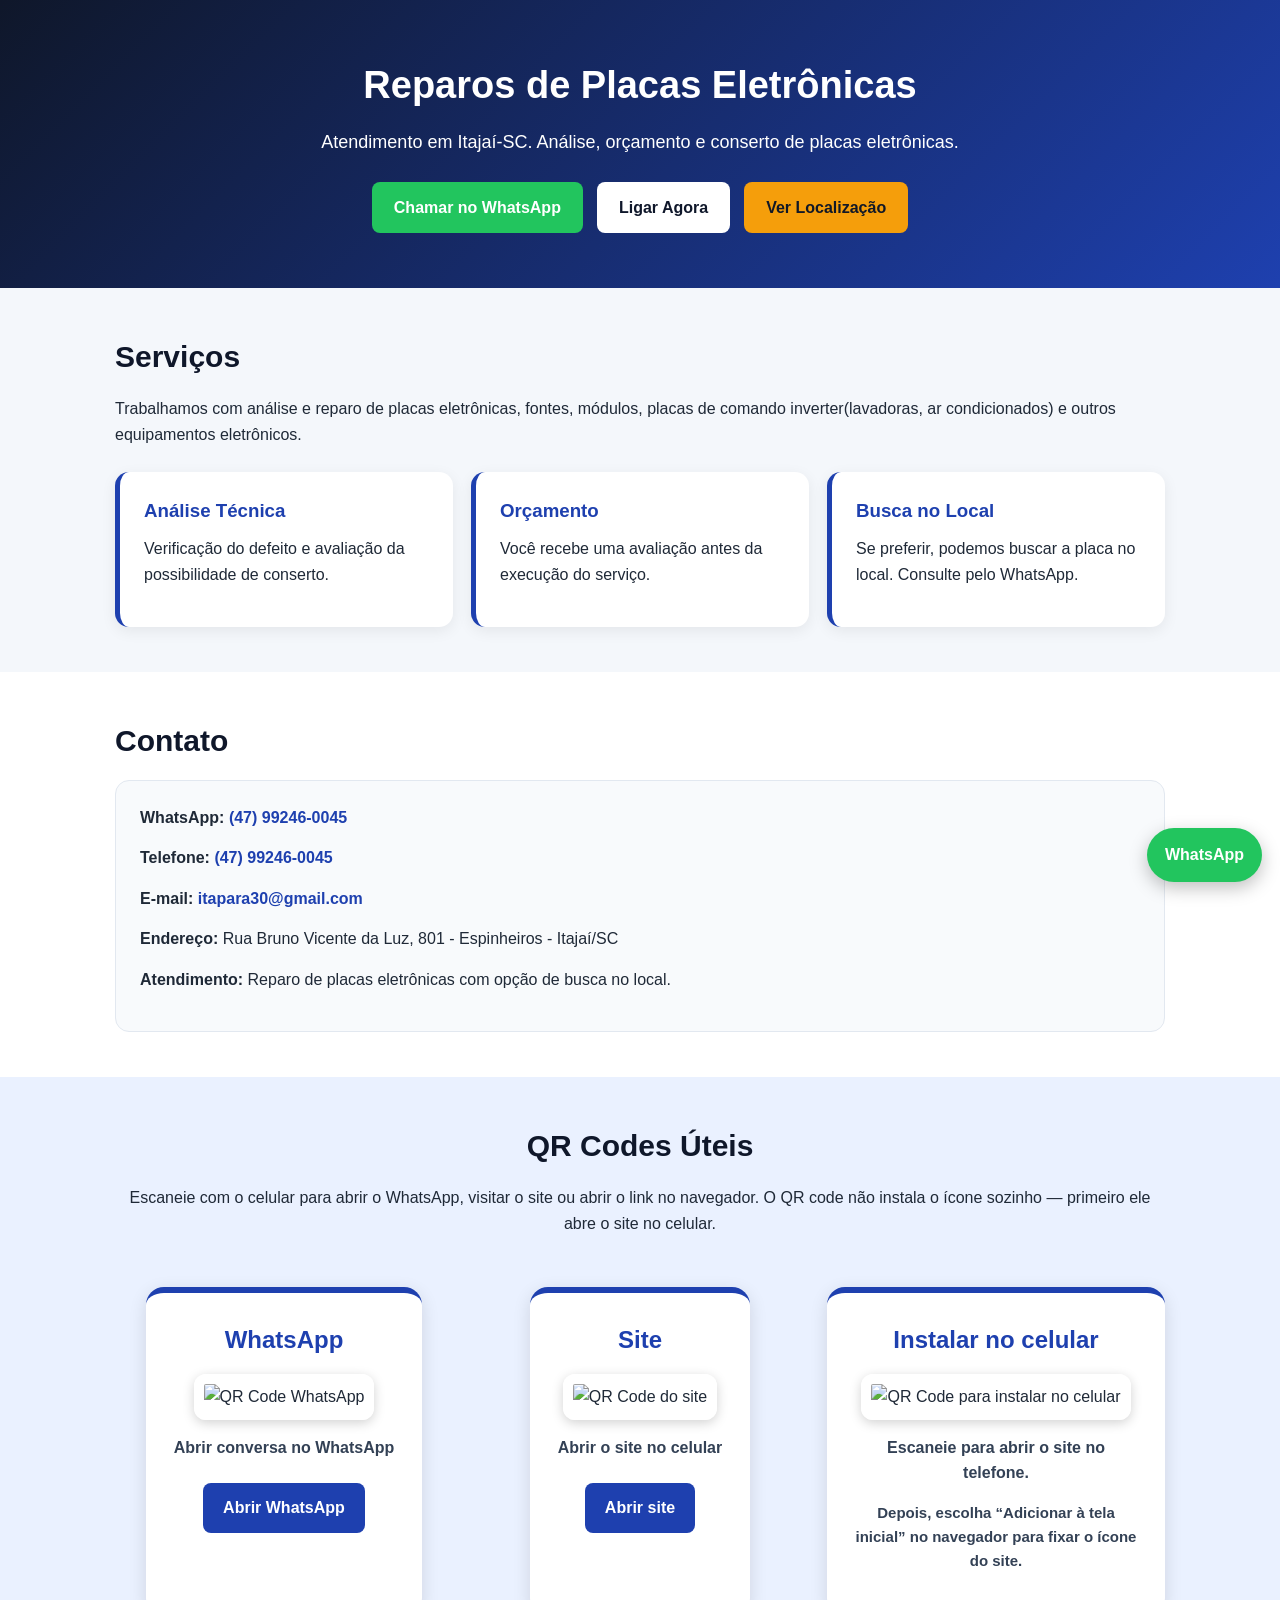
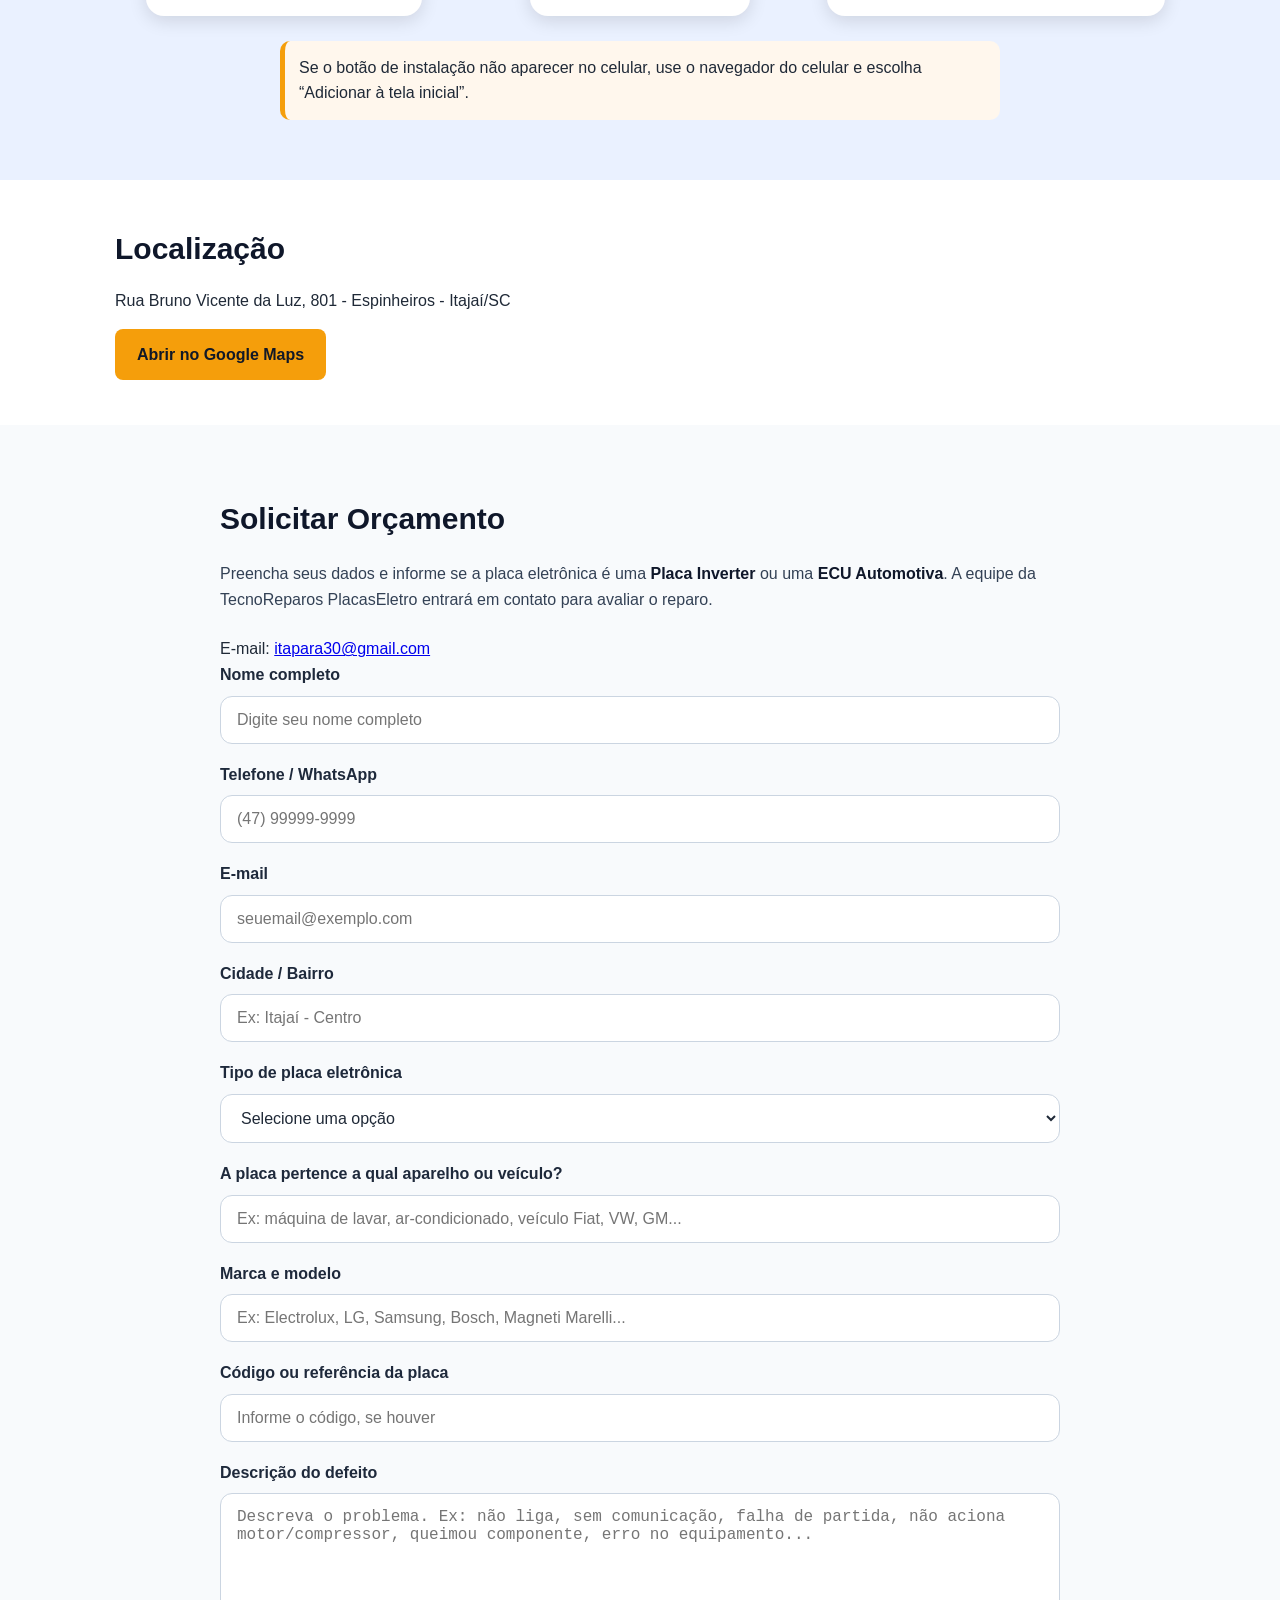
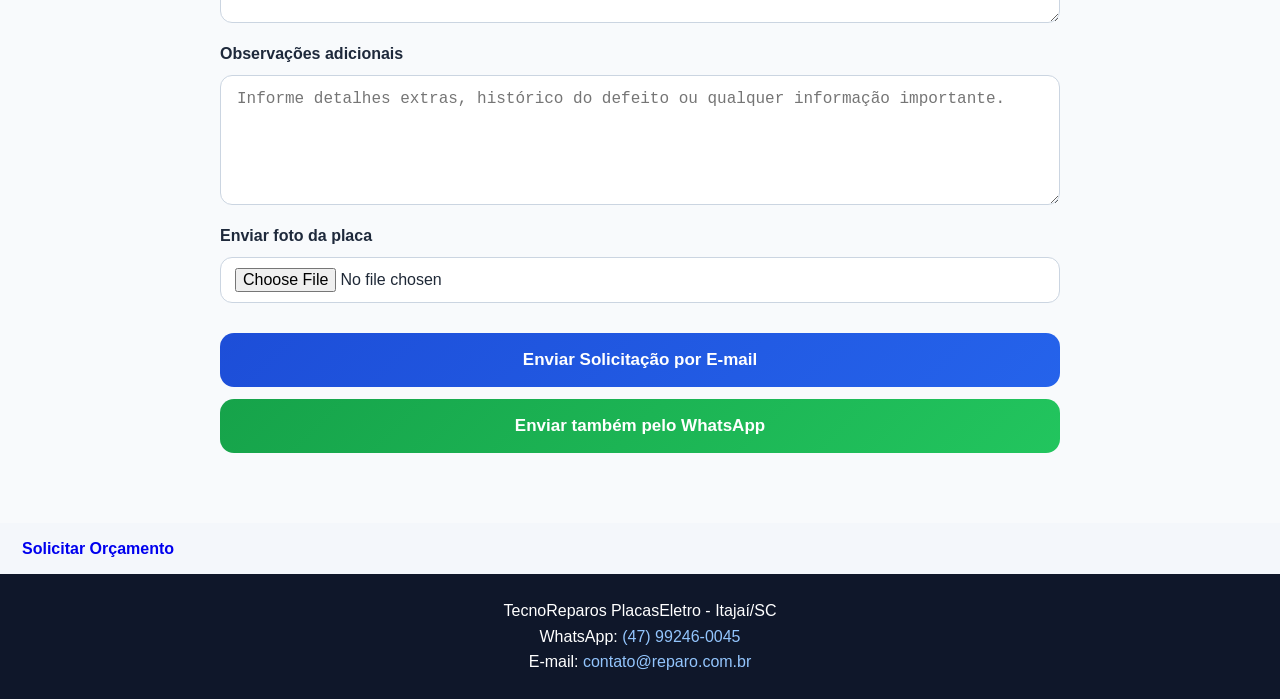
==== commit 1124ff39: "Revise service description in index.html Updated description of services offered to include inverter" ====
--- a/index.html
+++ b/index.html
@@ -5,7 +5,7 @@
   <meta name="viewport" content="width=device-width, initial-scale=1.0" />
   <meta name="theme-color" content="#0f172a" />
 
-  <title>Reparo de Placas Eletrônicas em Itajaí</title>
+  <title>Reparos de Placas Eletrônicas em Itajaí</title>
 
   <meta
     name="description"
@@ -56,7 +56,7 @@
 
         <p>
           Trabalhamos com análise e reparo de placas eletrônicas, fontes,
-          módulos, placas de comando e outros equipamentos eletrônicos.
+          módulos, placas de comando inverter(lavadoras, ar condicionados) e outros equipamentos eletrônicos.
         </p>
 
         <div class="cards">
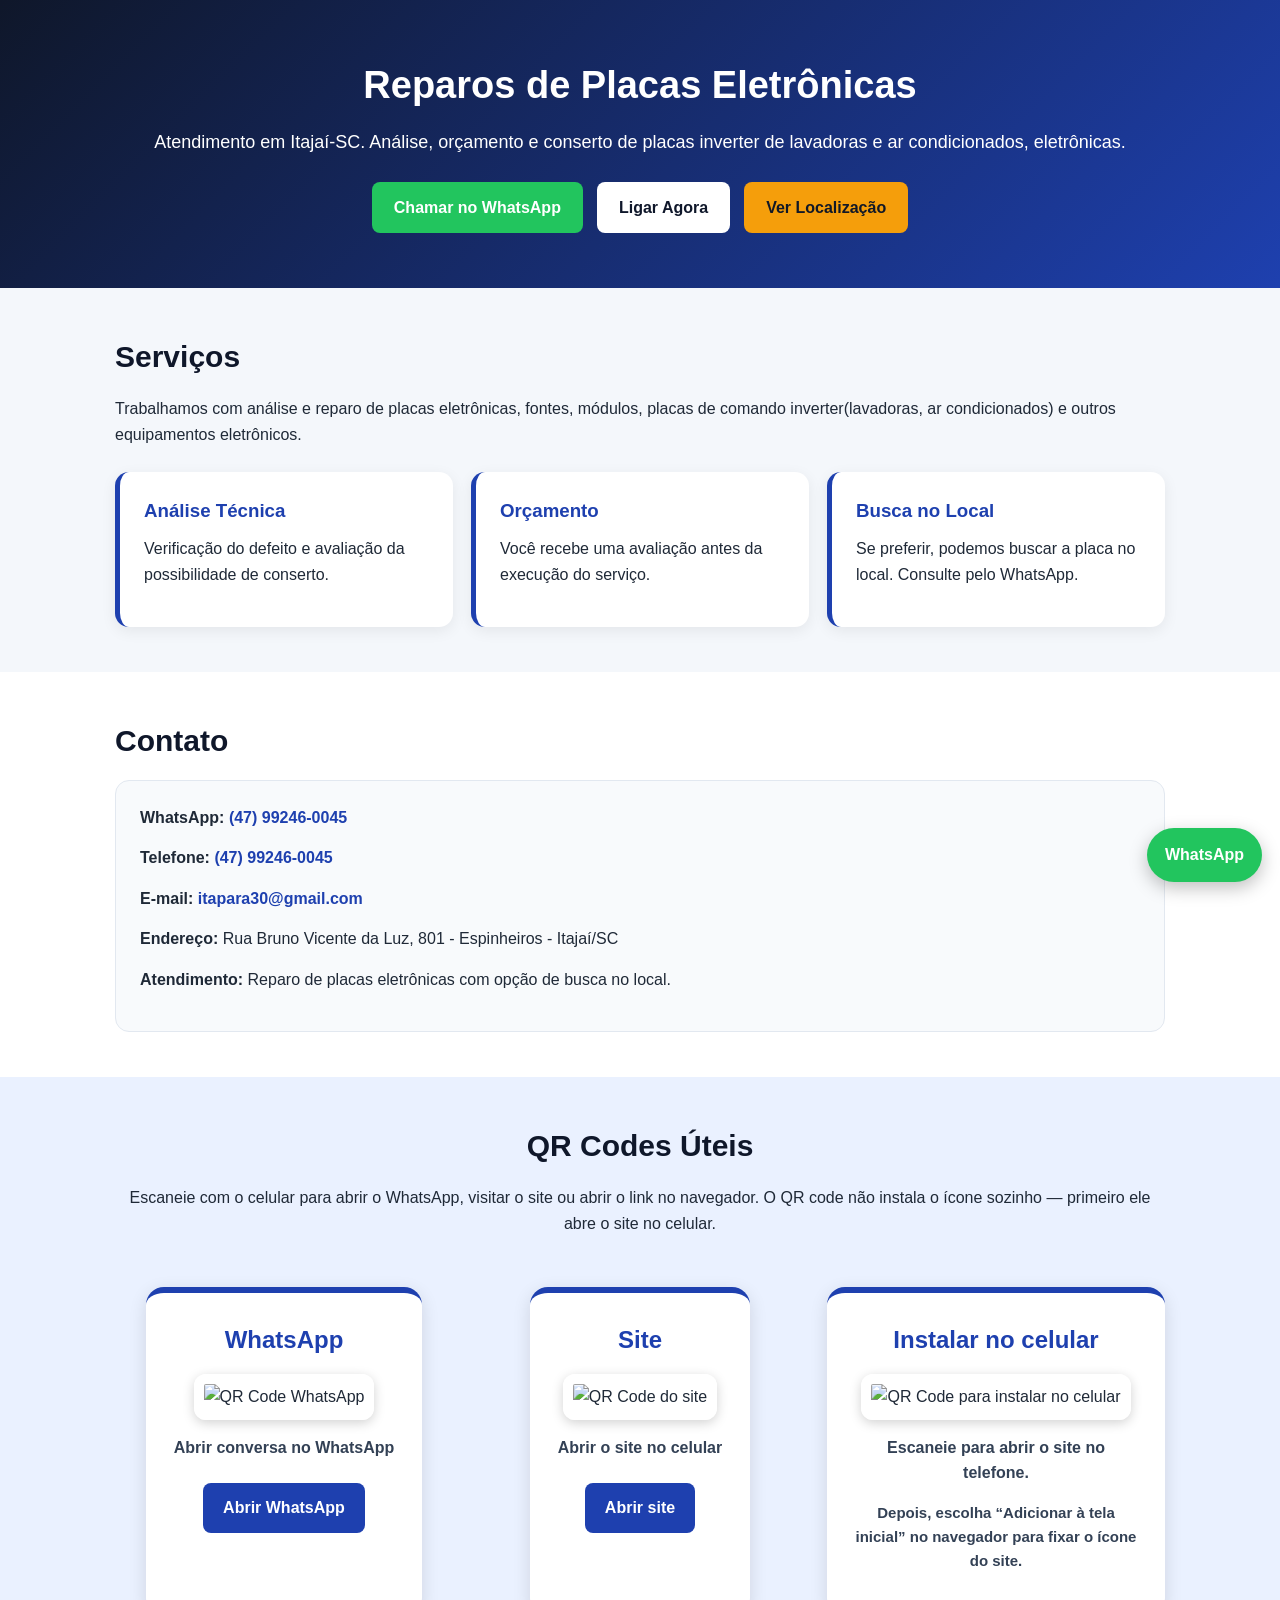
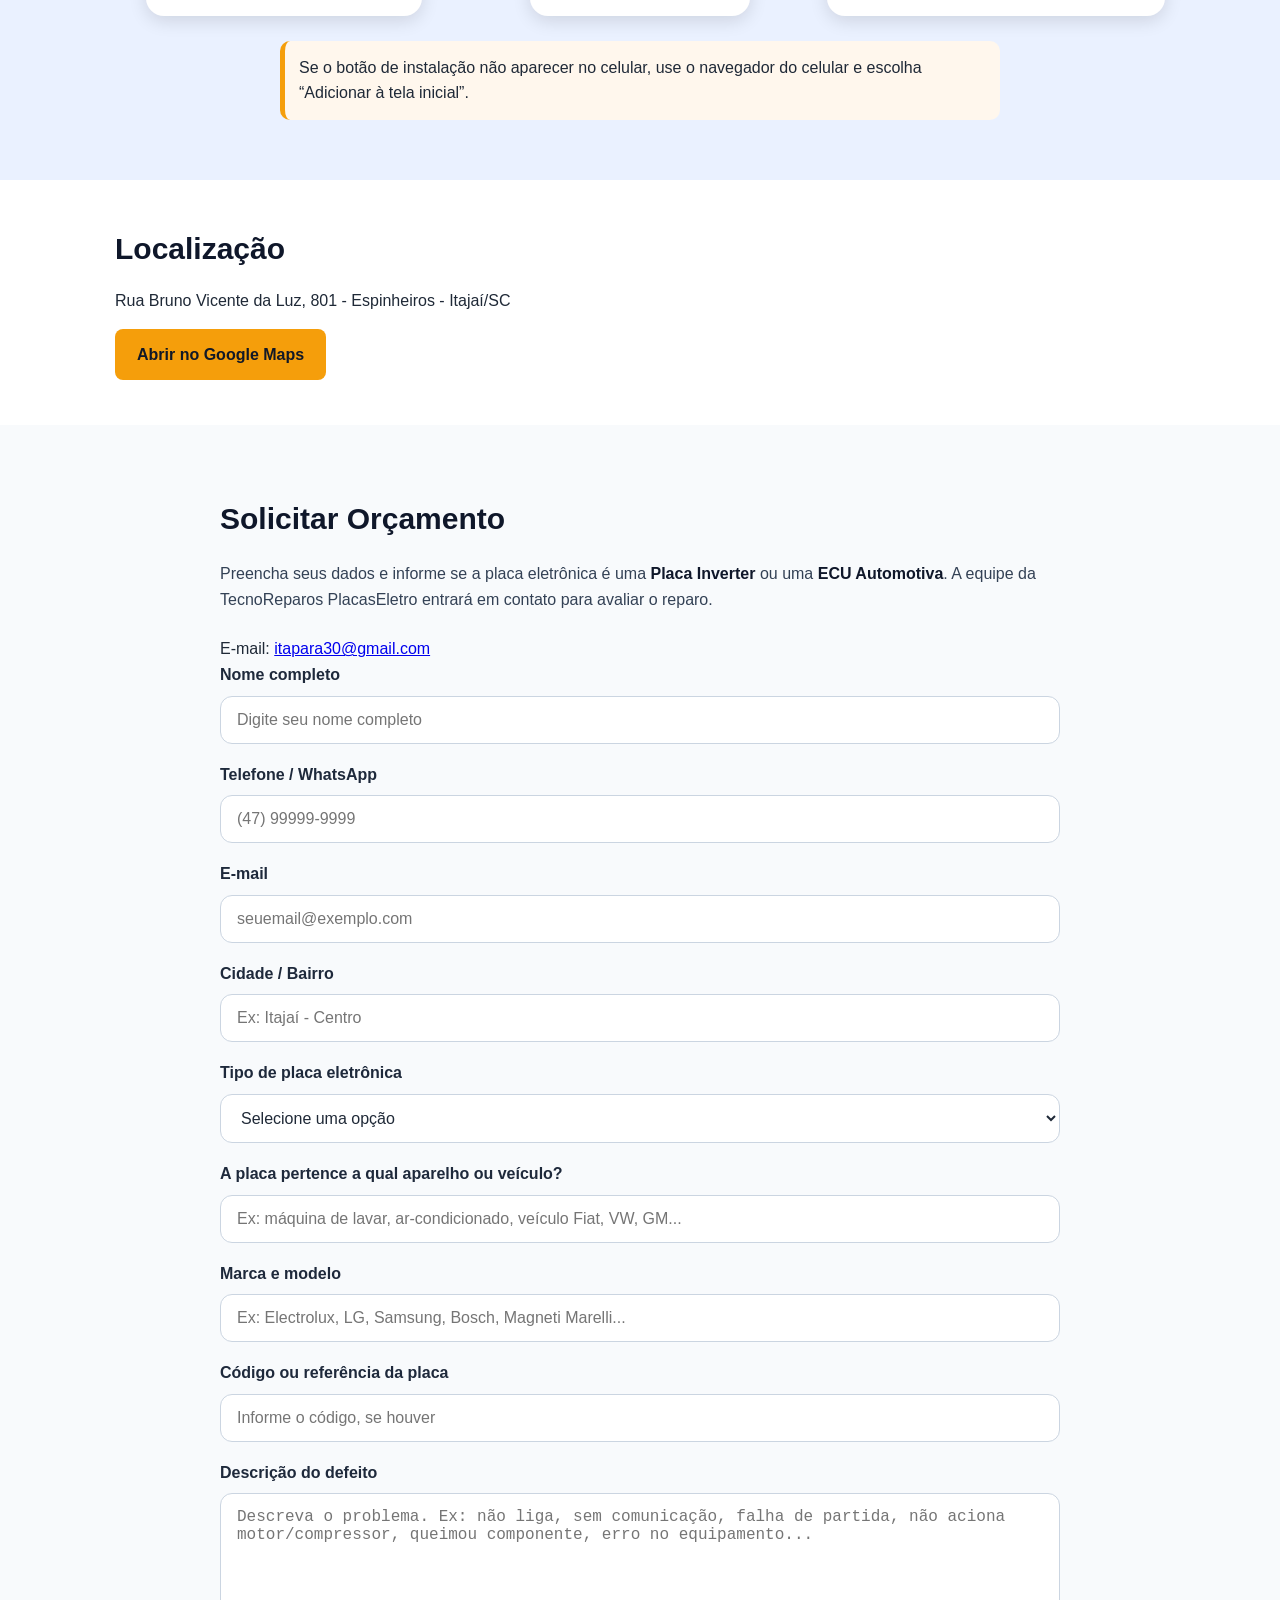
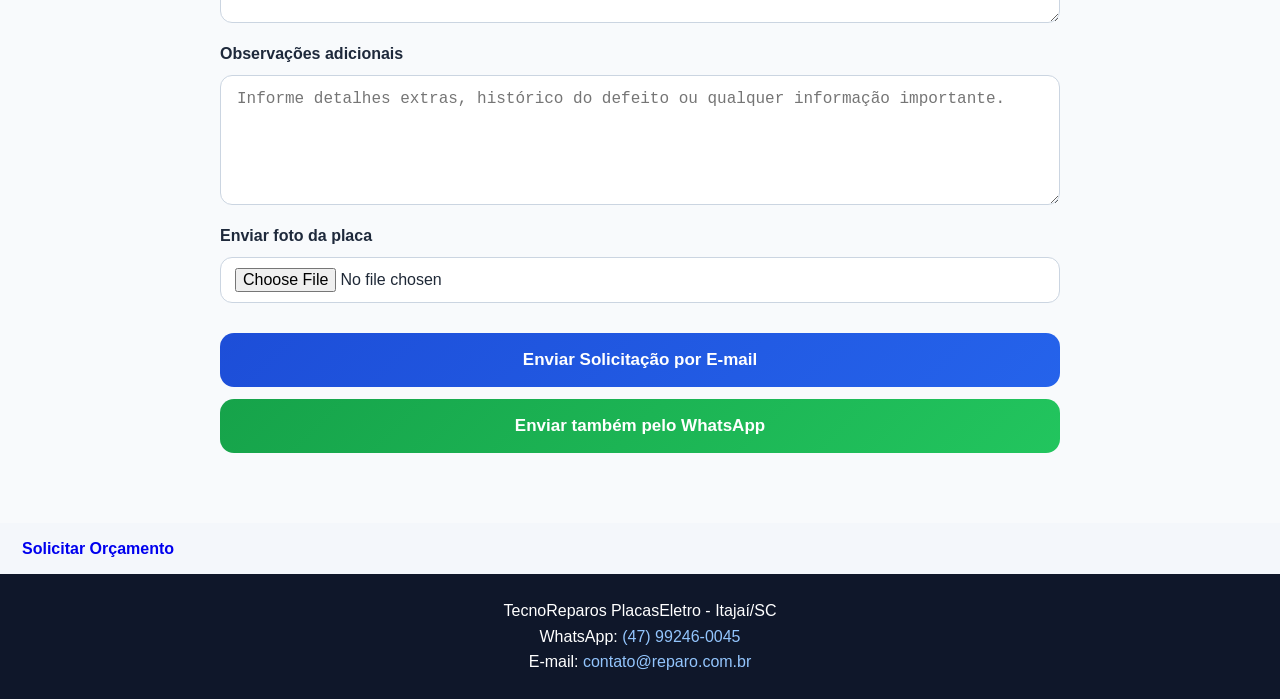
==== commit 20d8ea2d: "Refine service description in index.html Updated service description to specify inverter repairs." ====
--- a/index.html
+++ b/index.html
@@ -25,7 +25,7 @@
       <h1>Reparos de Placas Eletrônicas</h1>
 
       <p>
-        Atendimento em Itajaí-SC. Análise, orçamento e conserto de placas eletrônicas.
+        Atendimento em Itajaí-SC. Análise, orçamento e conserto de placas inverter de lavadoras e ar condicionados, eletrônicas.
       </p>
 
       <div class="botoes">
